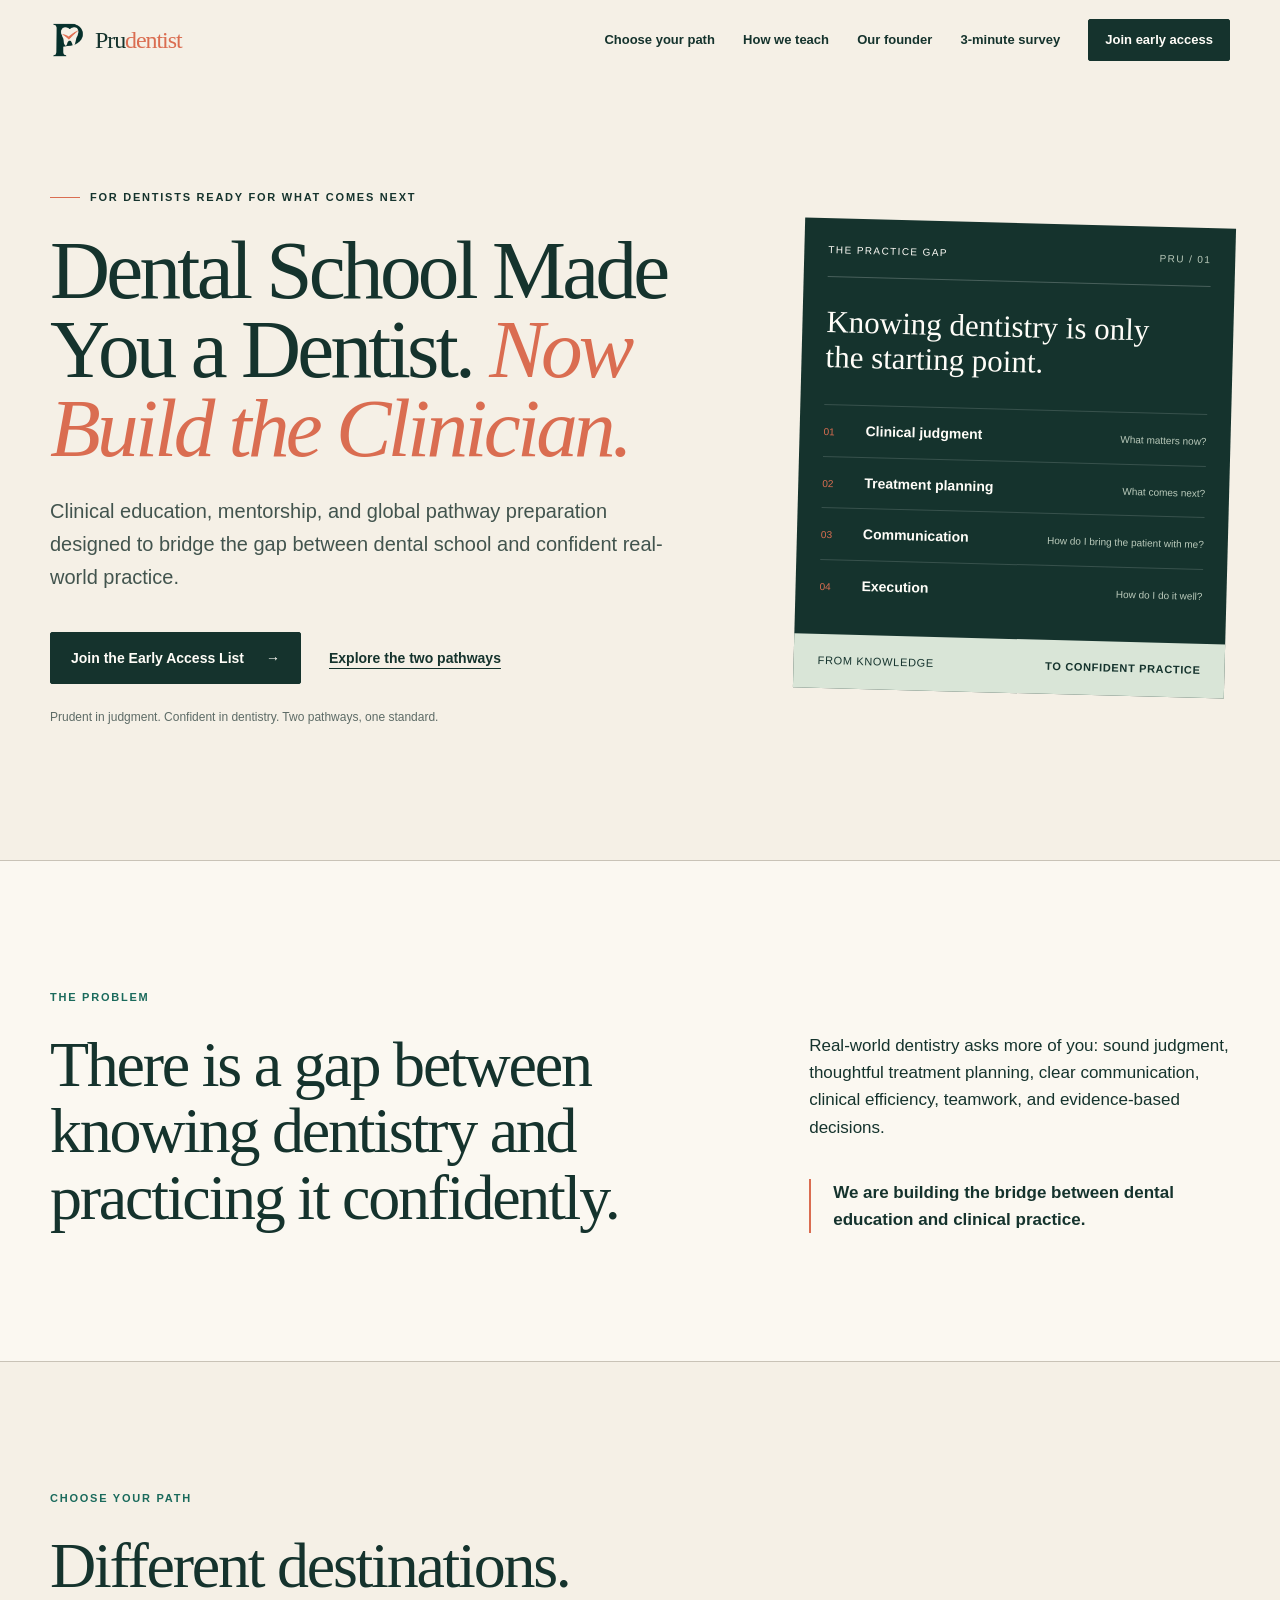
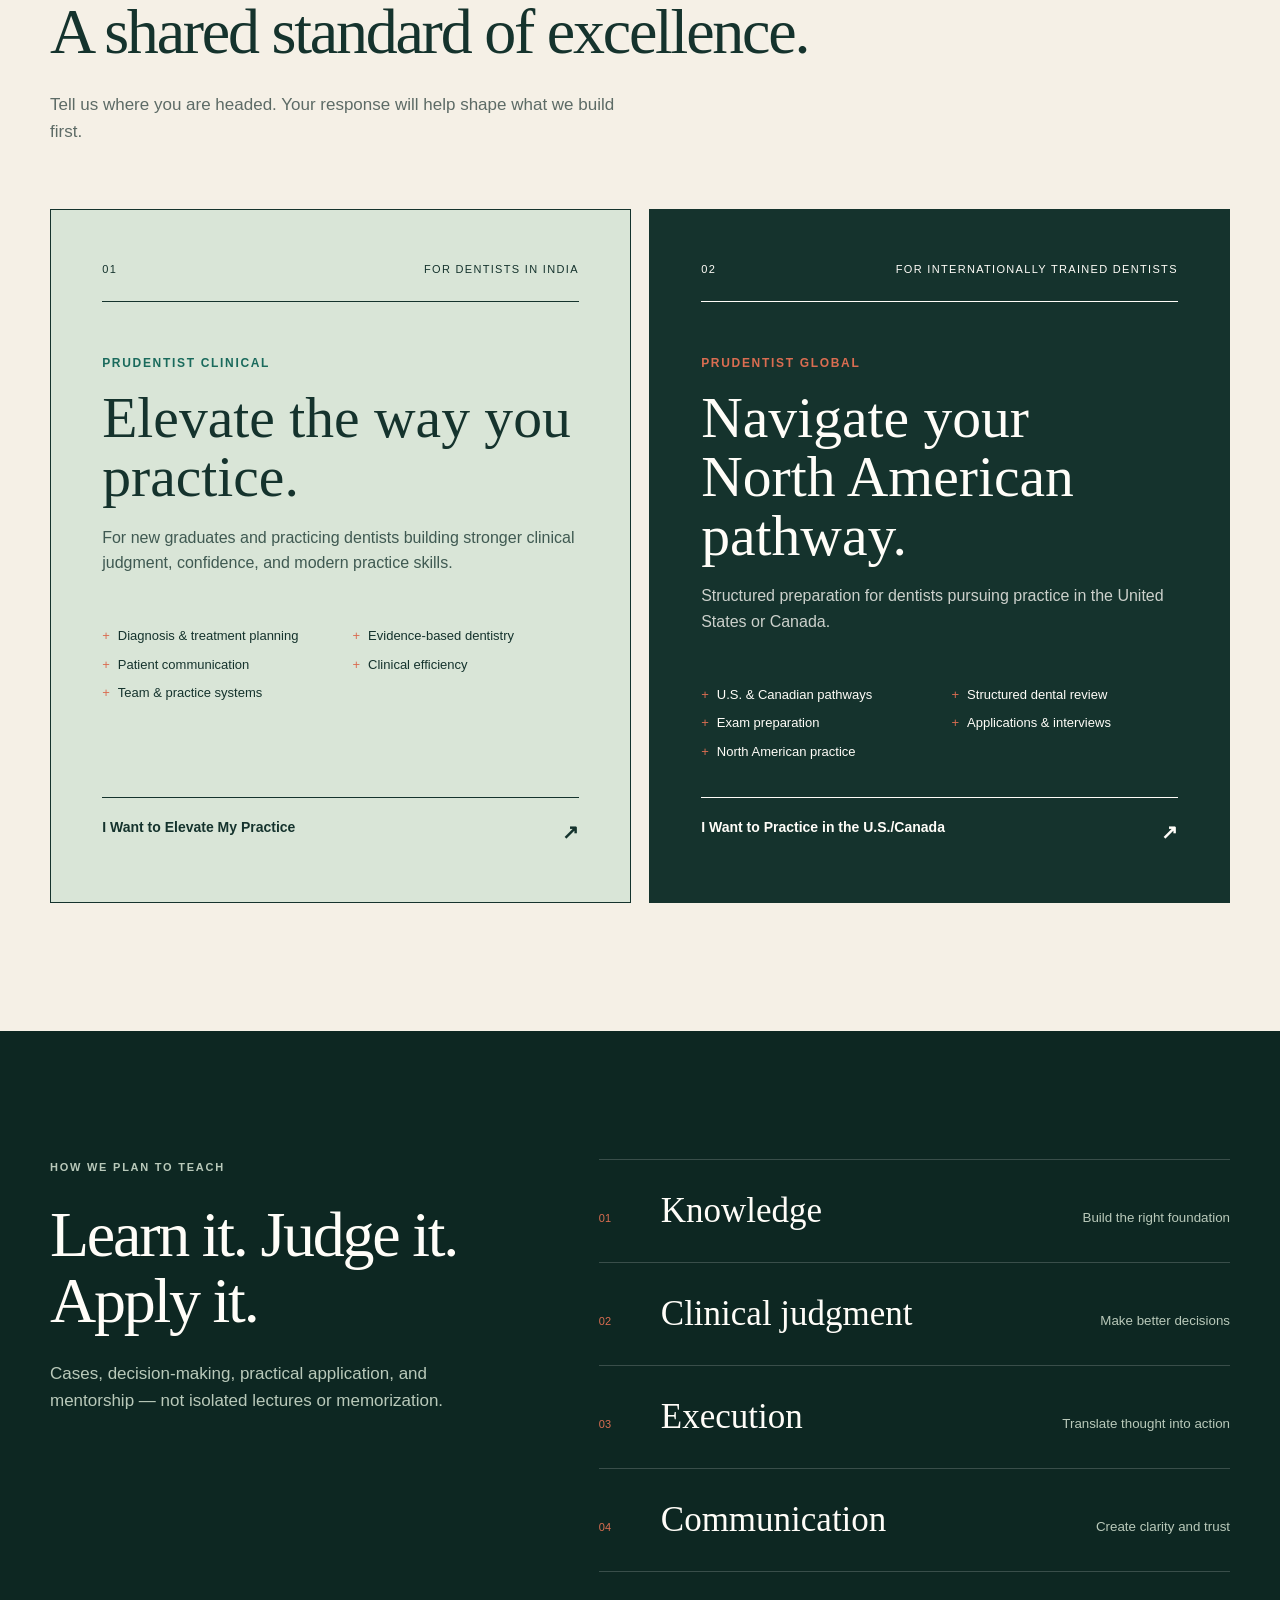
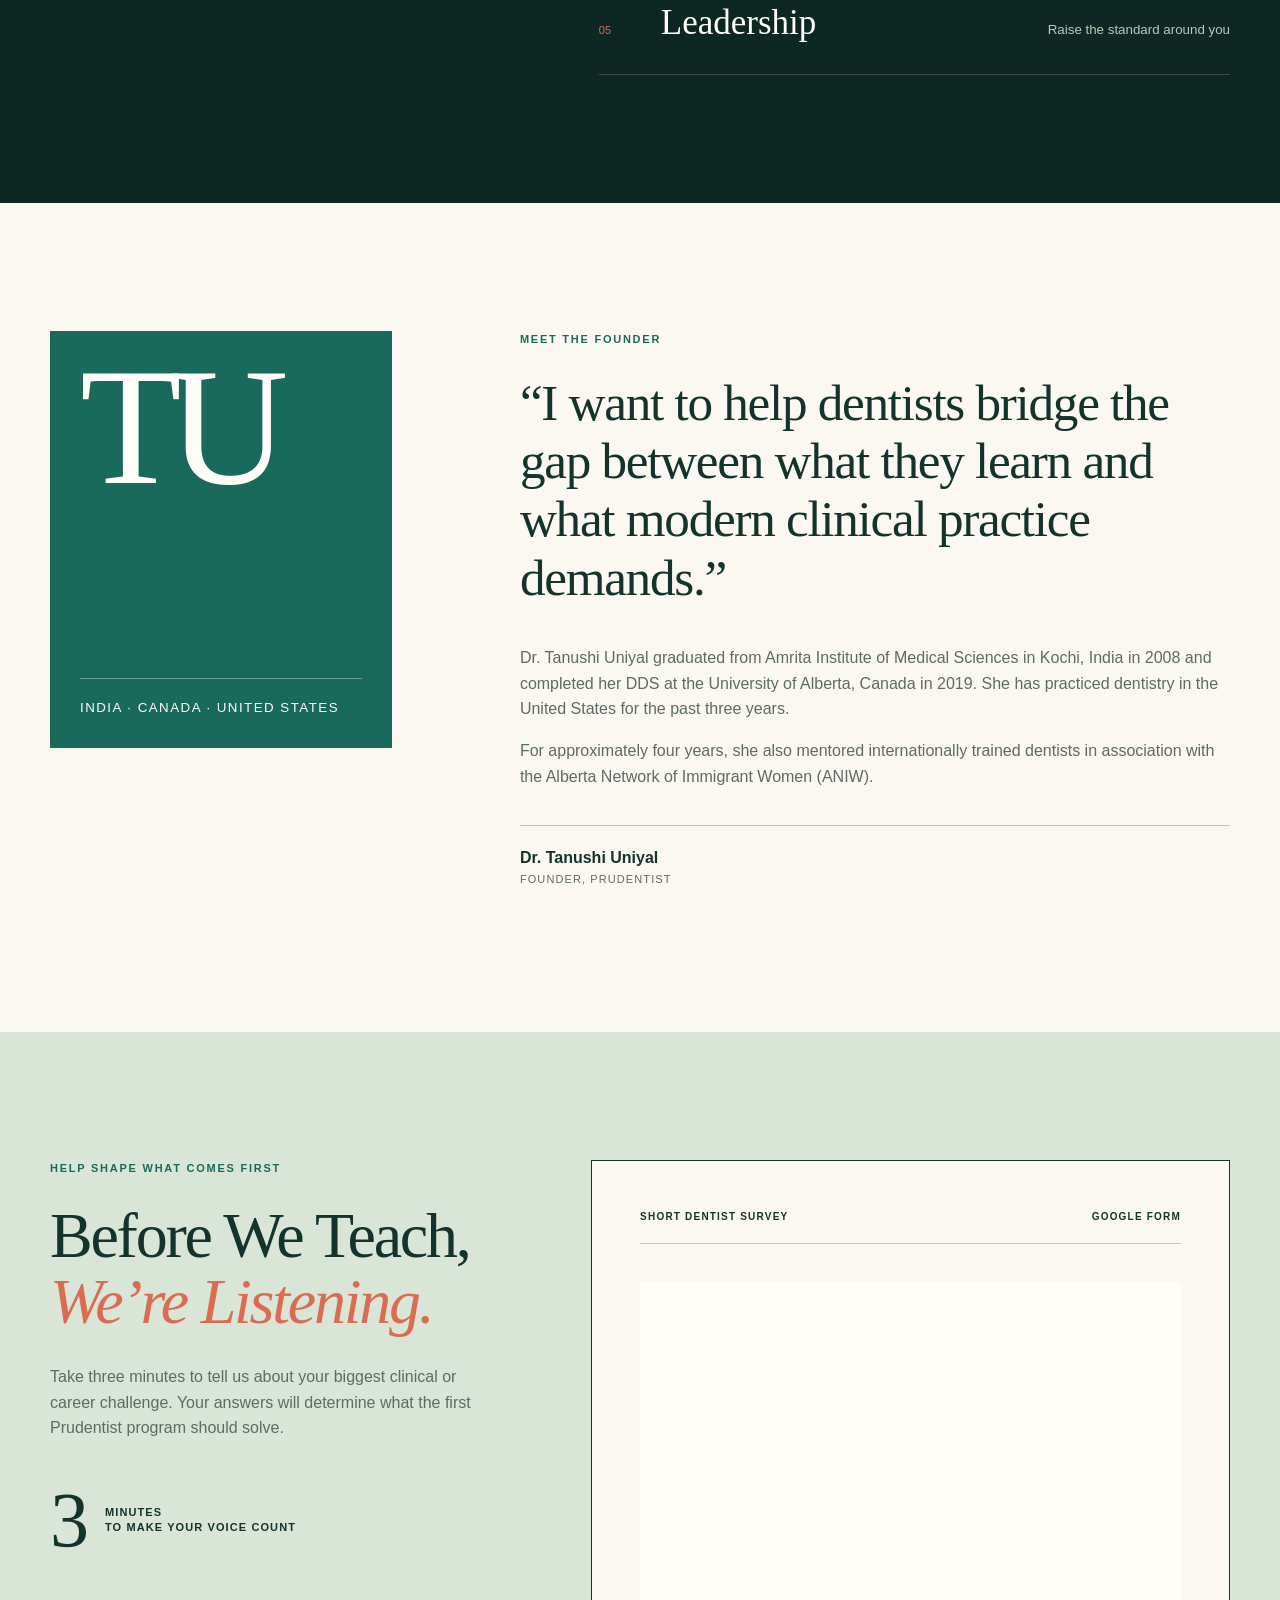
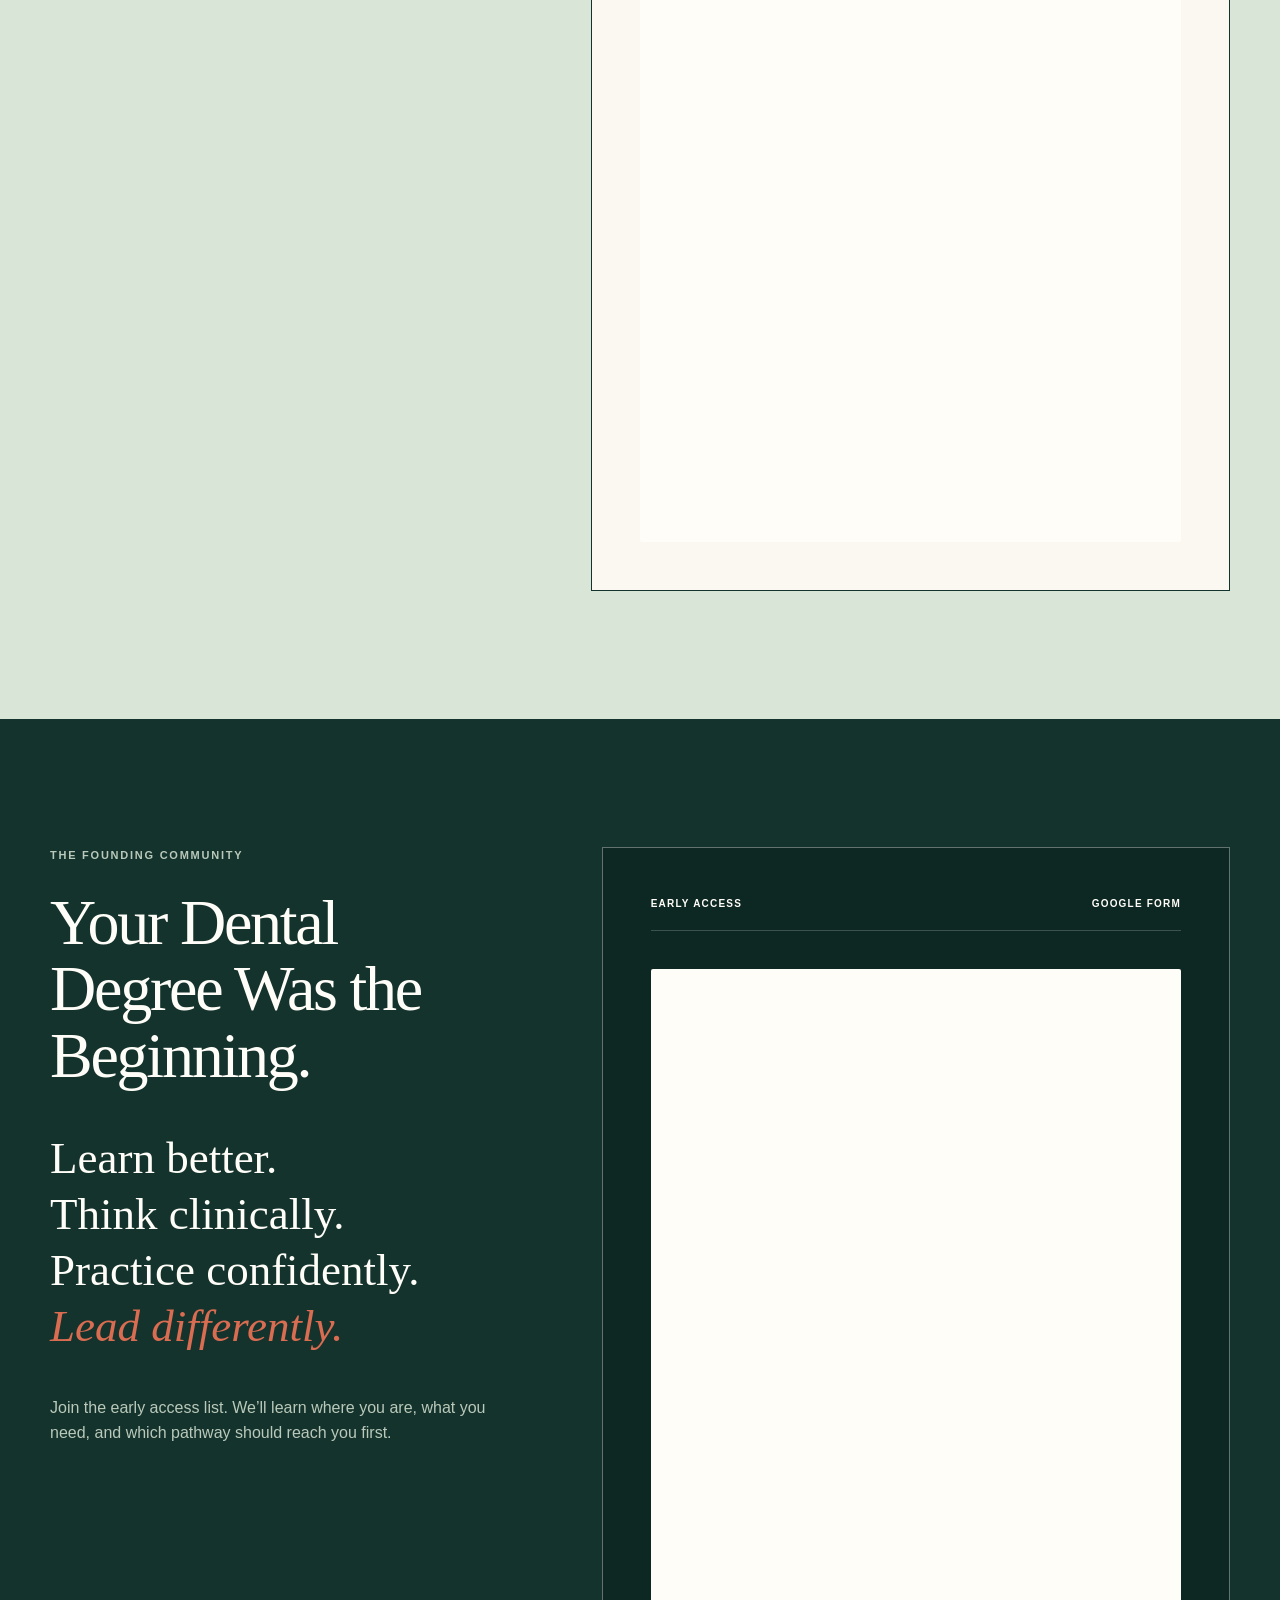
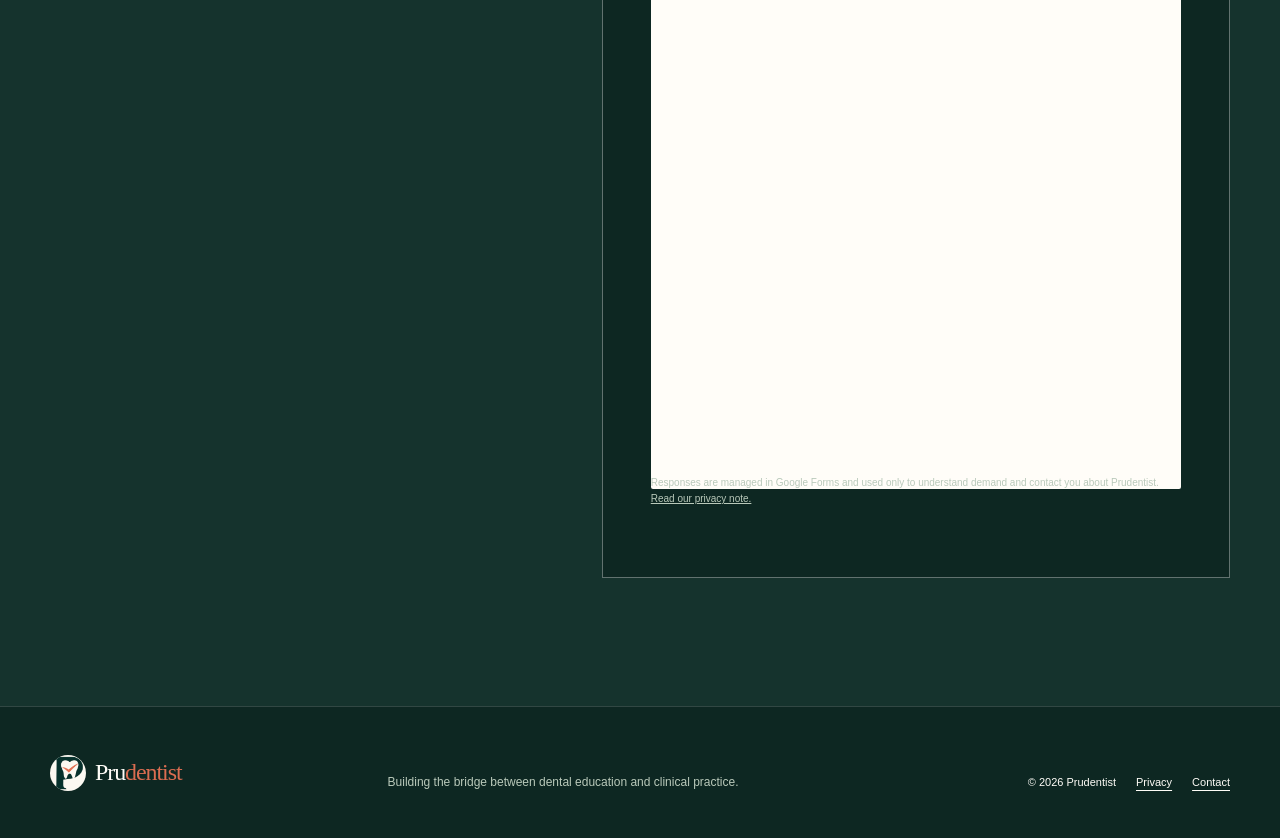
==== index.html @ f9dd21fc "feat: launch Prudentist static website" ====
<!doctype html>
<html lang="en">
<head>
  <meta charset="utf-8">
  <meta name="viewport" content="width=device-width, initial-scale=1">
  <meta name="description" content="Prudentist helps dentists turn knowledge into confident clinical judgment through practical education, mentorship, and global pathway preparation.">
  <meta name="robots" content="index, follow, max-image-preview:large">
  <meta name="theme-color" content="#12332d">
  <!-- SEARCH CONSOLE: Add Google's verification meta tag here only if you choose HTML-tag verification. -->
  <link rel="canonical" href="https://theprudentist-alt.github.io/prudentist/">
  <link rel="icon" type="image/png" sizes="64x64" href="static/images/favicon-64.png">
  <link rel="apple-touch-icon" href="static/images/prudentist-mark-256.png">
  <link rel="manifest" href="static/site.webmanifest">
  <meta property="og:site_name" content="Prudentist">
  <meta property="og:title" content="Prudentist — Build the Clinician">
  <meta property="og:description" content="Prudent in judgment. Confident in dentistry. Bridge the gap between dental school and real-world practice.">
  <meta property="og:type" content="website">
  <meta property="og:url" content="https://theprudentist-alt.github.io/prudentist/">
  <meta property="og:image" content="https://theprudentist-alt.github.io/prudentist/static/images/prudentist-mark.png">
  <meta property="og:image:alt" content="Prudentist logo: a P, tooth, and check mark combined">
  <meta name="twitter:card" content="summary">
  <meta name="twitter:title" content="Prudentist — Build the Clinician">
  <meta name="twitter:description" content="Prudent in judgment. Confident in dentistry.">
  <meta name="twitter:image" content="https://theprudentist-alt.github.io/prudentist/static/images/prudentist-mark-256.png">
  <title>Prudentist — Clinical Education &amp; Mentorship for Dentists</title>
  <script>document.documentElement.classList.add('js');</script>
  <link rel="stylesheet" href="static/styles.css">
  <script type="application/ld+json">
    {
      "@context": "https://schema.org",
      "@type": "EducationalOrganization",
      "name": "Prudentist",
      "url": "https://theprudentist-alt.github.io/prudentist/",
      "logo": "https://theprudentist-alt.github.io/prudentist/static/images/prudentist-mark-256.png",
      "description": "Practical clinical education, mentorship, and global pathway preparation for dentists.",
      "founder": {"@type": "Person", "name": "Dr. Tanushi Uniyal"},
      "areaServed": ["India", "United States", "Canada"]
    }
  </script>
  <!-- ANALYTICS SETUP: Replace G-XXXXXXXXXX with the GA4 Measurement ID. -->
  <!-- Google Forms are published and connected to private response spreadsheets. -->
  <script>
    window.PRUDENTIST_CONFIG = Object.freeze({
      gaMeasurementId: 'G-XXXXXXXXXX',
      surveyFormUrl: 'https://docs.google.com/forms/d/e/1FAIpQLSdm14lJ96o8486iN27uvQObMZdIqC3O42g9LBUlEasbaXY5Cg/viewform?embedded=true',
      waitlistFormUrl: 'https://docs.google.com/forms/d/e/1FAIpQLSdpBqSPaWA3IBHnWvRkgtCBtv1rXar6YIjiNhGqTXsr5Ntv7A/viewform?embedded=true',
      enableCoarseGeoLookup: false
    });
  </script>
  <script src="static/site.js" defer></script>
</head>
<body>
  <a class="skip-link" href="#main">Skip to content</a>

  <header class="site-header" data-header>
    <div class="shell nav-wrap">
      <a class="brand" href="#top" aria-label="Prudentist home">
        <img src="static/images/prudentist-mark-256.png" width="36" height="36" alt="">
        <span>Pru</span><strong>dentist</strong>
      </a>
      <button class="menu-toggle" type="button" aria-expanded="false" aria-controls="site-nav" data-menu-toggle>
        <span class="sr-only">Open navigation</span>
        <span></span><span></span>
      </button>
      <nav class="site-nav" id="site-nav" aria-label="Primary navigation" data-menu>
        <a href="#pathways">Choose your path</a>
        <a href="#approach">How we teach</a>
        <a href="#founder">Our founder</a>
        <a href="#survey">3-minute survey</a>
        <a class="button button-small" href="#early-access">Join early access</a>
      </nav>
    </div>
  </header>

  <main id="main">
    <section class="hero" id="top">
      <div class="shell hero-grid">
        <div class="hero-copy reveal">
          <p class="eyebrow"><span></span> For dentists ready for what comes next</p>
          <h1>Dental School Made You a Dentist. <em>Now Build the Clinician.</em></h1>
          <p class="hero-summary">Clinical education, mentorship, and global pathway preparation designed to bridge the gap between dental school and confident real-world practice.</p>
          <div class="hero-actions">
            <a class="button" href="#early-access">Join the Early Access List <span aria-hidden="true">→</span></a>
            <a class="text-link" href="#pathways">Explore the two pathways</a>
          </div>
          <p class="quiet-note">Prudent in judgment. Confident in dentistry. Two pathways, one standard.</p>
        </div>

        <aside class="practice-map reveal" aria-label="The skills between knowledge and confident practice">
          <div class="map-heading">
            <span class="map-kicker">The practice gap</span>
            <span class="map-mark">PRU / 01</span>
          </div>
          <p class="map-title">Knowing dentistry is only the starting point.</p>
          <ol class="skill-map">
            <li><span>01</span><strong>Clinical judgment</strong><small>What matters now?</small></li>
            <li><span>02</span><strong>Treatment planning</strong><small>What comes next?</small></li>
            <li><span>03</span><strong>Communication</strong><small>How do I bring the patient with me?</small></li>
            <li><span>04</span><strong>Execution</strong><small>How do I do it well?</small></li>
          </ol>
          <div class="map-outcome"><span>From knowledge</span><strong>to confident practice</strong></div>
        </aside>
      </div>
    </section>

    <section class="problem section-pad" aria-labelledby="problem-title">
      <div class="shell statement-grid">
        <div>
          <p class="section-label">The problem</p>
          <h2 id="problem-title">There is a gap between knowing dentistry and practicing it confidently.</h2>
        </div>
        <div class="statement-copy">
          <p>Real-world dentistry asks more of you: sound judgment, thoughtful treatment planning, clear communication, clinical efficiency, teamwork, and evidence-based decisions.</p>
          <p class="statement-line">We are building the bridge between dental education and clinical practice.</p>
        </div>
      </div>
    </section>

    <section class="pathways section-pad" id="pathways" aria-labelledby="paths-title">
      <div class="shell">
        <div class="section-intro">
          <p class="section-label">Choose your path</p>
          <h2 id="paths-title">Different destinations.<br>A shared standard of excellence.</h2>
          <p>Tell us where you are headed. Your response will help shape what we build first.</p>
        </div>

        <div class="pathway-grid">
          <article class="path-card path-india reveal">
            <div class="path-topline"><span>01</span><span>For dentists in India</span></div>
            <div>
              <p class="path-brand">Prudentist Clinical</p>
              <h3>Elevate the way you practice.</h3>
              <p>For new graduates and practicing dentists building stronger clinical judgment, confidence, and modern practice skills.</p>
            </div>
            <ul class="clean-list">
              <li>Diagnosis &amp; treatment planning</li>
              <li>Evidence-based dentistry</li>
              <li>Patient communication</li>
              <li>Clinical efficiency</li>
              <li>Team &amp; practice systems</li>
            </ul>
            <a class="card-cta" href="#early-access" data-pathway="india" data-event="pathway_india_click">I Want to Elevate My Practice <span aria-hidden="true">↗</span></a>
          </article>

          <article class="path-card path-global reveal">
            <div class="path-topline"><span>02</span><span>For internationally trained dentists</span></div>
            <div>
              <p class="path-brand">Prudentist Global</p>
              <h3>Navigate your North American pathway.</h3>
              <p>Structured preparation for dentists pursuing practice in the United States or Canada.</p>
            </div>
            <ul class="clean-list">
              <li>U.S. &amp; Canadian pathways</li>
              <li>Structured dental review</li>
              <li>Exam preparation</li>
              <li>Applications &amp; interviews</li>
              <li>North American practice</li>
            </ul>
            <a class="card-cta" href="#early-access" data-pathway="global" data-event="pathway_global_click">I Want to Practice in the U.S./Canada <span aria-hidden="true">↗</span></a>
          </article>
        </div>
      </div>
    </section>

    <section class="approach section-pad" id="approach" aria-labelledby="approach-title">
      <div class="shell approach-grid">
        <div class="section-intro">
          <p class="section-label light">How we plan to teach</p>
          <h2 id="approach-title">Learn it. Judge it. Apply it.</h2>
          <p>Cases, decision-making, practical application, and mentorship — not isolated lectures or memorization.</p>
        </div>
        <ol class="learning-chain">
          <li><span>01</span><strong>Knowledge</strong><small>Build the right foundation</small></li>
          <li><span>02</span><strong>Clinical judgment</strong><small>Make better decisions</small></li>
          <li><span>03</span><strong>Execution</strong><small>Translate thought into action</small></li>
          <li><span>04</span><strong>Communication</strong><small>Create clarity and trust</small></li>
          <li><span>05</span><strong>Leadership</strong><small>Raise the standard around you</small></li>
        </ol>
      </div>
    </section>

    <section class="founder section-pad" id="founder" aria-labelledby="founder-title">
      <div class="shell founder-grid">
        <div class="founder-index" aria-hidden="true">
          <span>TU</span>
          <small>India · Canada · United States</small>
        </div>
        <div class="founder-copy">
          <p class="section-label">Meet the founder</p>
          <blockquote id="founder-title">“I want to help dentists bridge the gap between what they learn and what modern clinical practice demands.”</blockquote>
          <p>Dr. Tanushi Uniyal graduated from Amrita Institute of Medical Sciences in Kochi, India in 2008 and completed her DDS at the University of Alberta, Canada in 2019. She has practiced dentistry in the United States for the past three years.</p>
          <p>For approximately four years, she also mentored internationally trained dentists in association with the Alberta Network of Immigrant Women (ANIW).</p>
          <p class="founder-signoff">Dr. Tanushi Uniyal <span>Founder, Prudentist</span></p>
        </div>
      </div>
    </section>

    <section class="survey section-pad" id="survey" aria-labelledby="survey-title">
      <div class="shell survey-grid">
        <div class="survey-copy">
          <p class="section-label">Help shape what comes first</p>
          <h2 id="survey-title">Before We Teach,<br><em>We’re Listening.</em></h2>
          <p>Take three minutes to tell us about your biggest clinical or career challenge. Your answers will determine what the first Prudentist program should solve.</p>
          <div class="survey-time"><strong>3</strong><span>minutes<br>to make your voice count</span></div>
        </div>

        <div class="form-panel form-embed" data-google-form="survey">
          <div class="form-heading"><span>Short dentist survey</span><span>Google Form</span></div>
          <!-- The iframe is created by site.js from PRUDENTIST_CONFIG.surveyFormUrl. -->
          <div class="form-placeholder" data-form-placeholder>
            <strong>Survey embed awaiting setup</strong>
            <p>Paste the Google Forms iframe <code>src</code> URL into <code>surveyFormUrl</code> near the top of this HTML file.</p>
          </div>
          <noscript><p>JavaScript is required for the embedded survey. Add a public Google Form link here as a fallback.</p></noscript>
        </div>
      </div>
    </section>

    <section class="early-access section-pad" id="early-access" aria-labelledby="access-title">
      <div class="shell access-grid">
        <div class="access-copy">
          <p class="section-label light">The founding community</p>
          <h2 id="access-title">Your Dental Degree Was the Beginning.</h2>
          <p class="access-manifesto">Learn better.<br>Think clinically.<br>Practice confidently.<br><em>Lead differently.</em></p>
          <p>Join the early access list. We’ll learn where you are, what you need, and which pathway should reach you first.</p>
        </div>

        <div class="form-panel form-panel-dark form-embed" data-google-form="waitlist">
          <div class="form-heading"><span>Early access</span><span>Google Form</span></div>
          <!-- The iframe is created by site.js from PRUDENTIST_CONFIG.waitlistFormUrl. -->
          <div class="form-placeholder" data-form-placeholder>
            <strong>Early-access embed awaiting setup</strong>
            <p>Paste the Google Forms iframe <code>src</code> URL into <code>waitlistFormUrl</code> near the top of this HTML file.</p>
          </div>
          <p class="privacy-note">Responses are managed in Google Forms and used only to understand demand and contact you about Prudentist. <a href="privacy.html">Read our privacy note.</a></p>
          <noscript><p>JavaScript is required for the embedded form. Add a public Google Form link here as a fallback.</p></noscript>
        </div>
      </div>
    </section>
  </main>

  <footer class="site-footer">
    <div class="shell footer-grid">
      <a class="brand brand-footer" href="#top"><img src="static/images/prudentist-mark-256.png" width="36" height="36" alt=""><span>Pru</span><strong>dentist</strong></a>
      <p>Building the bridge between dental education and clinical practice.</p>
      <div class="footer-meta"><span>© <span data-year></span> Prudentist</span><a href="privacy.html">Privacy</a><a href="mailto:hello@prudentist.in">Contact</a></div>
    </div>
  </footer>
</body>
</html>
---- static/styles.css ----
:root {
  --ink: #15332d;
  --ink-deep: #0d2722;
  --paper: #f5f0e6;
  --paper-light: #fbf8f1;
  --line: #c9c3b7;
  --sage: #b9c9ba;
  --mint: #d9e5d7;
  --teal: #1a6a5c;
  --coral: #da6d51;
  --white: #fffdf8;
  --text-muted: #5d6b66;
  --font-sans: Inter, ui-sans-serif, -apple-system, BlinkMacSystemFont, "Segoe UI", sans-serif;
  --font-serif: Iowan Old Style, Baskerville, "Times New Roman", serif;
  --shell: min(1180px, calc(100% - 40px));
  --radius: 6px;
  --section: clamp(80px, 10vw, 148px);
}

* { box-sizing: border-box; }
html { scroll-behavior: smooth; }
body {
  margin: 0;
  color: var(--ink);
  background: var(--paper);
  font-family: var(--font-sans);
  font-size: 16px;
  line-height: 1.6;
  -webkit-font-smoothing: antialiased;
}

button, input, select, textarea { font: inherit; }
a { color: inherit; }
img { max-width: 100%; }
h1, h2, h3, p { margin-top: 0; }
.shell { width: var(--shell); margin-inline: auto; }
.section-pad { padding-block: var(--section); }
.sr-only {
  position: absolute; width: 1px; height: 1px; padding: 0; margin: -1px;
  overflow: hidden; clip: rect(0, 0, 0, 0); white-space: nowrap; border: 0;
}
.skip-link {
  position: fixed; z-index: 100; top: 12px; left: 12px; padding: 10px 16px;
  background: var(--white); transform: translateY(-160%);
}
.skip-link:focus { transform: translateY(0); }

.site-header {
  position: fixed; z-index: 50; inset: 0 0 auto; border-bottom: 1px solid transparent;
  transition: background .25s ease, border-color .25s ease;
}
.site-header.scrolled {
  background: rgb(245 240 230 / 94%); border-color: rgb(21 51 45 / 14%);
  backdrop-filter: blur(14px);
}
.nav-wrap { height: 80px; display: flex; align-items: center; justify-content: space-between; }
.brand { display: inline-flex; align-items: center; text-decoration: none; letter-spacing: -.045em; font-size: 24px; }
.brand img { width: 36px; height: 36px; margin-right: 9px; object-fit: contain; }
.brand span { font-family: var(--font-serif); }
.brand strong { color: var(--coral); font-family: var(--font-serif); font-size: inherit; font-weight: 400; letter-spacing: inherit; }
.site-nav { display: flex; align-items: center; gap: clamp(18px, 2.2vw, 34px); }
.site-nav > a { font-size: 13px; font-weight: 600; text-decoration: none; }
.site-nav > a:not(.button) { position: relative; }
.site-nav > a:not(.button)::after {
  content: ""; position: absolute; inset: auto 0 -5px; height: 1px; background: currentColor;
  transform: scaleX(0); transform-origin: right; transition: transform .2s ease;
}
.site-nav > a:hover::after { transform: scaleX(1); transform-origin: left; }
.menu-toggle { display: none; width: 48px; height: 48px; border: 0; background: transparent; }
.menu-toggle > span:not(.sr-only) { display: block; width: 23px; height: 1px; margin: 6px auto; background: var(--ink); }

.button {
  display: inline-flex; min-height: 52px; align-items: center; justify-content: center; gap: 22px;
  padding: 13px 20px; border: 1px solid var(--ink); border-radius: 2px; color: var(--white);
  background: var(--ink); font-weight: 700; font-size: 14px; text-decoration: none; cursor: pointer;
  transition: transform .2s ease, color .2s ease, background .2s ease;
}
.button:hover { transform: translateY(-2px); background: var(--teal); border-color: var(--teal); }
.button-small { min-height: 42px; padding: 9px 16px; }
.button-full { width: 100%; }
.button-coral { color: var(--ink-deep); background: var(--coral); border-color: var(--coral); }
.button-coral:hover { color: var(--white); background: #c65c43; border-color: #c65c43; }
.text-link { font-size: 14px; font-weight: 700; text-underline-offset: 5px; }

.hero { min-height: 860px; padding: 146px 0 90px; display: grid; align-items: center; overflow: hidden; }
.hero-grid { display: grid; grid-template-columns: minmax(0, 1.08fr) minmax(390px, .72fr); gap: clamp(54px, 8vw, 120px); align-items: center; }
.eyebrow, .section-label {
  text-transform: uppercase; letter-spacing: .16em; font-size: 11px; font-weight: 700;
}
.eyebrow { display: flex; align-items: center; gap: 10px; margin-bottom: 25px; }
.eyebrow span { width: 30px; height: 1px; background: var(--coral); }
h1 {
  max-width: 780px; margin-bottom: 27px; font-family: var(--font-serif); font-weight: 400;
  font-size: clamp(58px, 6.5vw, 96px); line-height: .95; letter-spacing: -.045em;
}
h1 em, h2 em { color: var(--coral); font-weight: 400; }
.hero-summary { max-width: 630px; color: #42544e; font-size: clamp(17px, 2vw, 20px); line-height: 1.65; }
.hero-actions { margin-top: 38px; display: flex; align-items: center; gap: 28px; }
.quiet-note { margin: 24px 0 0; color: var(--text-muted); font-size: 12px; }

.practice-map { padding: 24px; color: var(--white); background: var(--ink); transform: rotate(1.5deg); }
.map-heading, .path-topline, .form-heading { display: flex; justify-content: space-between; gap: 20px; }
.map-heading { padding-bottom: 18px; border-bottom: 1px solid rgb(255 255 255 / 22%); font-size: 10px; text-transform: uppercase; letter-spacing: .14em; }
.map-mark { color: var(--sage); }
.map-title { margin: 28px 0 30px; max-width: 360px; font-family: var(--font-serif); font-size: 31px; line-height: 1.12; }
.skill-map { margin: 0; padding: 0; list-style: none; }
.skill-map li { display: grid; grid-template-columns: 32px 1fr auto; gap: 10px; align-items: baseline; padding: 14px 0; border-top: 1px solid rgb(255 255 255 / 15%); }
.skill-map li > span { color: var(--coral); font-size: 10px; }
.skill-map strong { font-size: 14px; }
.skill-map small { color: var(--sage); font-size: 10px; text-align: right; }
.map-outcome { margin: 24px -24px -24px; padding: 18px 24px; display: flex; justify-content: space-between; background: var(--mint); color: var(--ink); font-size: 11px; text-transform: uppercase; letter-spacing: .06em; }

.problem { background: var(--paper-light); border-block: 1px solid var(--line); }
.statement-grid { display: grid; grid-template-columns: 1.2fr .8fr; gap: clamp(50px, 10vw, 150px); }
.section-label { margin-bottom: 25px; color: var(--teal); }
.section-label.light { color: var(--sage); }
h2 { margin-bottom: 0; font-family: var(--font-serif); font-size: clamp(43px, 5vw, 70px); font-weight: 400; line-height: 1.04; letter-spacing: -.035em; }
.statement-copy { padding-top: 43px; font-size: 17px; }
.statement-line { margin: 38px 0 0; padding-left: 22px; border-left: 2px solid var(--coral); font-weight: 700; }

.section-intro { max-width: 760px; margin-bottom: 64px; }
.section-intro > p:last-child { max-width: 570px; margin: 25px 0 0; color: var(--text-muted); font-size: 17px; }
.pathway-grid { display: grid; grid-template-columns: repeat(2, 1fr); gap: 18px; }
.path-card { min-height: 670px; padding: clamp(28px, 4vw, 52px); display: flex; flex-direction: column; border: 1px solid var(--ink); }
.path-india { background: var(--mint); }
.path-global { color: var(--white); background: var(--ink); }
.path-topline { padding-bottom: 22px; border-bottom: 1px solid currentColor; font-size: 11px; text-transform: uppercase; letter-spacing: .12em; }
.path-card > div:nth-child(2) { margin-top: 52px; }
.path-brand { margin-bottom: 16px; color: var(--teal); font-size: 12px; font-weight: 700; letter-spacing: .14em; text-transform: uppercase; }
.path-global .path-brand { color: var(--coral); }
.path-brand small { font-size: 9px; opacity: .75; }
.path-card h3 { max-width: 470px; margin-bottom: 18px; font-family: var(--font-serif); font-size: clamp(39px, 4.5vw, 58px); font-weight: 400; line-height: 1.02; }
.path-card > div > p:last-child { max-width: 520px; opacity: .78; }
.clean-list { margin: 34px 0; padding: 0; display: grid; grid-template-columns: 1fr 1fr; gap: 8px 24px; list-style: none; font-size: 13px; }
.clean-list li::before { content: "+"; margin-right: 8px; color: var(--coral); }
.card-cta { margin-top: auto; padding: 18px 0 3px; display: flex; justify-content: space-between; border-top: 1px solid currentColor; font-size: 14px; font-weight: 700; text-decoration: none; }
.card-cta span { font-size: 20px; transition: transform .2s ease; }
.card-cta:hover span { transform: translate(4px, -4px); }

.approach { color: var(--white); background: var(--ink-deep); }
.approach-grid { display: grid; grid-template-columns: .8fr 1.2fr; gap: clamp(60px, 10vw, 150px); }
.approach .section-intro { margin: 0; }
.approach .section-intro > p:last-child { color: var(--sage); }
.learning-chain { margin: 0; padding: 0; list-style: none; }
.learning-chain li { display: grid; grid-template-columns: 42px 1fr auto; gap: 20px; align-items: baseline; padding: 23px 0; border-top: 1px solid rgb(255 255 255 / 18%); }
.learning-chain li:last-child { border-bottom: 1px solid rgb(255 255 255 / 18%); }
.learning-chain span { color: var(--coral); font-size: 11px; }
.learning-chain strong { font-family: var(--font-serif); font-size: clamp(25px, 3vw, 35px); font-weight: 400; }
.learning-chain small { color: var(--sage); text-align: right; }

.founder { background: var(--paper-light); }
.founder-grid { display: grid; grid-template-columns: .65fr 1.35fr; gap: clamp(60px, 10vw, 150px); align-items: start; }
.founder-index { aspect-ratio: .82; padding: 30px; display: flex; flex-direction: column; justify-content: space-between; color: var(--white); background: var(--teal); }
.founder-index > span { font-family: var(--font-serif); font-size: clamp(90px, 13vw, 180px); line-height: .8; letter-spacing: -.08em; }
.founder-index small { padding-top: 18px; border-top: 1px solid rgb(255 255 255 / 35%); text-transform: uppercase; letter-spacing: .11em; }
.founder-copy blockquote { margin: 0 0 38px; font-family: var(--font-serif); font-size: clamp(35px, 4vw, 56px); line-height: 1.14; letter-spacing: -.025em; }
.founder-copy > p:not(.section-label):not(.founder-signoff) { max-width: 720px; color: var(--text-muted); }
.founder-signoff { margin-top: 36px; padding-top: 19px; border-top: 1px solid var(--line); font-weight: 700; }
.founder-signoff span { display: block; color: var(--text-muted); font-size: 11px; font-weight: 500; text-transform: uppercase; letter-spacing: .1em; }

.survey { background: var(--mint); }
.survey-grid { display: grid; grid-template-columns: .8fr 1.2fr; gap: clamp(55px, 9vw, 130px); align-items: start; }
.survey-copy { position: sticky; top: 130px; }
.survey-copy > p:nth-of-type(2) { max-width: 500px; margin-top: 28px; color: var(--text-muted); }
.survey-time { margin-top: 48px; display: flex; align-items: center; gap: 16px; }
.survey-time strong { font-family: var(--font-serif); font-size: 78px; font-weight: 400; line-height: .8; }
.survey-time span { font-size: 11px; font-weight: 700; line-height: 1.35; text-transform: uppercase; letter-spacing: .1em; }
.form-panel { padding: clamp(25px, 4vw, 48px); border: 1px solid var(--ink); background: var(--paper-light); }
.form-heading { margin-bottom: 38px; padding-bottom: 18px; border-bottom: 1px solid var(--line); font-size: 10px; font-weight: 700; text-transform: uppercase; letter-spacing: .12em; }
.field { margin-bottom: 24px; }
.field label, .field legend { display: block; margin-bottom: 8px; font-size: 12px; font-weight: 700; }
.field label span { color: var(--text-muted); font-weight: 400; }
.field input, .field select, .field textarea {
  width: 100%; min-height: 50px; padding: 12px 2px; border: 0; border-bottom: 1px solid #8e9b95;
  border-radius: 0; outline: 0; color: var(--ink); background: transparent;
}
.field textarea { resize: vertical; }
.field input::placeholder, .field textarea::placeholder { color: #7e8a84; }
.field input:focus, .field select:focus, .field textarea:focus { border-bottom-width: 2px; border-color: var(--teal); }
.field [aria-invalid="true"] { border-color: #b43d2b; }
.field-row { display: grid; grid-template-columns: 1fr 1fr; gap: 26px; }
.field-row .field { min-width: 0; }
.field-year { max-width: 190px; }
.field-hint, .privacy-note { margin: -14px 0 22px; color: var(--text-muted); font-size: 10px; }
.radio-field { padding: 0; border: 0; }
.radio-field label { display: inline-flex; align-items: center; margin-right: 18px; cursor: pointer; }
.radio-field input { width: 18px; min-height: 18px; margin: 0 7px 0 0; accent-color: var(--teal); }
.honeypot { position: absolute !important; left: -10000px !important; }
.form-status { min-height: 24px; margin: 13px 0 0; font-size: 12px; font-weight: 700; }
.form-status.error { color: #9c2e20; }
.form-status.success { color: var(--teal); }
.form-panel.is-complete > *:not(.form-status) { display: none; }
.form-panel.is-complete .form-status { min-height: 220px; display: grid; place-items: center; font-family: var(--font-serif); font-size: 34px; line-height: 1.2; text-align: center; }

.early-access { color: var(--white); background: var(--ink); }
.access-grid { display: grid; grid-template-columns: .82fr 1.18fr; gap: clamp(60px, 9vw, 130px); align-items: start; }
.access-copy { position: sticky; top: 130px; }
.access-copy > p:last-child { max-width: 500px; color: var(--sage); }
.access-manifesto { margin: 40px 0; font-family: var(--font-serif); font-size: clamp(30px, 4vw, 45px); line-height: 1.25; }
.access-manifesto em { color: var(--coral); }
.form-panel-dark { color: var(--white); border-color: rgb(255 255 255 / 35%); background: var(--ink-deep); }
.form-panel-dark .form-heading { border-color: rgb(255 255 255 / 20%); }
.form-panel-dark .field input, .form-panel-dark .field select, .form-panel-dark .field textarea { color: var(--white); border-color: #73857e; }
.form-panel-dark .field select option { color: var(--ink); }
.form-panel-dark .field input::placeholder, .form-panel-dark .field textarea::placeholder { color: #8fa098; }
.form-panel-dark .field-hint, .form-panel-dark .privacy-note { color: var(--sage); }
.form-panel-dark .form-status.success { color: var(--sage); }

.form-embed { overflow: hidden; }
.google-form-frame {
  display: block; width: 100%; height: 860px; border: 0; border-radius: 2px;
  color-scheme: light; background: var(--white);
}
[data-google-form="waitlist"] .google-form-frame { height: 1120px; }
.form-placeholder {
  min-height: 360px; padding: 42px; display: grid; place-content: center; gap: 12px;
  border: 1px dashed var(--line); text-align: center; background: rgb(255 255 255 / 35%);
}
.form-placeholder strong { font-family: var(--font-serif); font-size: 28px; font-weight: 400; }
.form-placeholder p { max-width: 480px; margin: 0; color: var(--text-muted); }
.form-placeholder code { padding: 2px 5px; background: rgb(21 51 45 / 8%); overflow-wrap: anywhere; }
.form-panel-dark .form-placeholder { border-color: rgb(255 255 255 / 30%); background: rgb(255 255 255 / 4%); }
.form-panel-dark .form-placeholder p { color: var(--sage); }
.form-panel-dark .form-placeholder code { background: rgb(255 255 255 / 10%); }

.consent-banner {
  position: fixed; z-index: 100; right: 18px; bottom: 18px; width: min(540px, calc(100% - 36px));
  padding: 18px; display: flex; align-items: center; justify-content: space-between; gap: 22px;
  color: var(--white); background: var(--ink-deep); border: 1px solid rgb(255 255 255 / 25%);
  box-shadow: 0 14px 50px rgb(0 0 0 / 25%);
}
.consent-banner p { margin: 0; font-size: 12px; }
.consent-banner p a { color: var(--sage); text-underline-offset: 3px; }
.consent-banner > div { flex: 0 0 auto; display: flex; align-items: center; gap: 12px; }
.consent-decline { padding: 8px 3px; border: 0; color: var(--sage); background: transparent; cursor: pointer; text-decoration: underline; text-underline-offset: 4px; }

.site-footer { padding: 46px 0; color: var(--white); background: var(--ink-deep); border-top: 1px solid rgb(255 255 255 / 15%); }
.footer-grid { display: grid; grid-template-columns: .5fr 1fr auto; gap: 35px; align-items: end; }
.brand-footer { color: var(--white); }
.brand-footer img { border-radius: 50%; background: var(--paper-light); }
.footer-grid > p { max-width: 360px; margin: 0; color: var(--sage); font-size: 12px; }
.footer-meta { display: flex; gap: 20px; font-size: 11px; }
.footer-meta a { text-underline-offset: 4px; }

.legal-page { min-height: calc(100vh - 126px); padding: 140px 0 90px; background: var(--paper-light); }
.legal-shell { width: min(760px, calc(100% - 40px)); margin-inline: auto; }
.legal-shell h1 { margin-bottom: 22px; font-size: clamp(48px, 7vw, 76px); }
.legal-shell h2 { margin: 46px 0 14px; font-size: clamp(28px, 4vw, 38px); }
.legal-shell p, .legal-shell li { color: var(--text-muted); }
.legal-shell a { color: var(--teal); text-underline-offset: 4px; }
.legal-updated { padding-bottom: 22px; border-bottom: 1px solid var(--line); font-size: 12px; }

.reveal { opacity: 1; transform: translateY(0); }
.practice-map.reveal { transform: rotate(1.5deg); }

:focus-visible { outline: 3px solid var(--coral); outline-offset: 4px; }

@media (max-width: 1024px) {
  .site-nav { gap: 18px; }
  .site-nav > a { font-size: 12px; }
  .hero { min-height: auto; }
  .hero-grid { grid-template-columns: 1fr .78fr; gap: 45px; }
  .skill-map li { grid-template-columns: 28px 1fr; }
  .skill-map small { display: none; }
  .clean-list { grid-template-columns: 1fr; }
  .path-card { min-height: 710px; }
}

@media (max-width: 820px) {
  :root { --shell: min(100% - 32px, 680px); }
  .menu-toggle { display: block; }
  .site-nav {
    position: fixed; inset: 80px 0 auto; padding: 30px 24px 40px; display: grid; gap: 8px;
    background: var(--paper-light); border-bottom: 1px solid var(--line); transform: none;
    transition: transform .25s ease;
  }
  .js .site-nav { transform: translateY(-130%); }
  .js .site-nav.open { transform: translateY(0); }
  body.menu-open { overflow: hidden; }
  .site-nav > a { padding: 10px; font-size: 16px; }
  .site-nav .button { margin-top: 8px; }
  .hero { padding-top: 125px; }
  .hero-grid, .statement-grid, .approach-grid, .founder-grid, .survey-grid, .access-grid { grid-template-columns: 1fr; }
  .hero-grid { gap: 65px; }
  .practice-map { width: min(92%, 500px); justify-self: center; }
  .statement-copy { padding-top: 0; }
  .path-card { min-height: 650px; }
  .approach-grid, .founder-grid, .survey-grid, .access-grid { gap: 60px; }
  .founder-index { max-width: 450px; aspect-ratio: 1.1; }
  .survey-copy, .access-copy { position: static; }
  .footer-grid { grid-template-columns: 1fr; align-items: start; }
}

@media (max-width: 660px) {
  :root { --shell: calc(100% - 28px); --section: 78px; }
  .nav-wrap { height: 70px; }
  .site-nav { top: 70px; }
  .hero { padding: 118px 0 76px; }
  h1 { font-size: clamp(50px, 15.5vw, 70px); }
  h2 { font-size: clamp(39px, 11.5vw, 52px); }
  .hero-actions { align-items: stretch; flex-direction: column; gap: 18px; }
  .text-link { align-self: flex-start; }
  .practice-map { width: calc(100% - 12px); padding: 20px; }
  .map-outcome { margin: 24px -20px -20px; padding: 17px 20px; }
  .pathway-grid { grid-template-columns: 1fr; }
  .path-card { min-height: auto; padding: 28px 24px; }
  .path-card > div:nth-child(2) { margin-top: 38px; }
  .clean-list { margin-bottom: 50px; }
  .learning-chain li { grid-template-columns: 32px 1fr; gap: 12px; }
  .learning-chain small { grid-column: 2; text-align: left; }
  .founder-index { max-width: none; }
  .form-panel { margin-inline: -2px; padding: 25px 20px; }
  .google-form-frame { height: 940px; }
  [data-google-form="waitlist"] .google-form-frame { height: 1220px; }
  .form-placeholder { min-height: 300px; padding: 26px 18px; }
  .consent-banner { align-items: stretch; flex-direction: column; }
  .consent-banner > div { justify-content: space-between; }
  .field-row { grid-template-columns: 1fr; gap: 0; }
  .field-year { max-width: none; }
  .radio-field label { min-height: 44px; margin-right: 14px; }
  .footer-meta { justify-content: space-between; }
}

@media (prefers-reduced-motion: reduce) {
  html { scroll-behavior: auto; }
  *, *::before, *::after { animation-duration: .01ms !important; transition-duration: .01ms !important; }
  .practice-map.reveal { transform: none; }
}
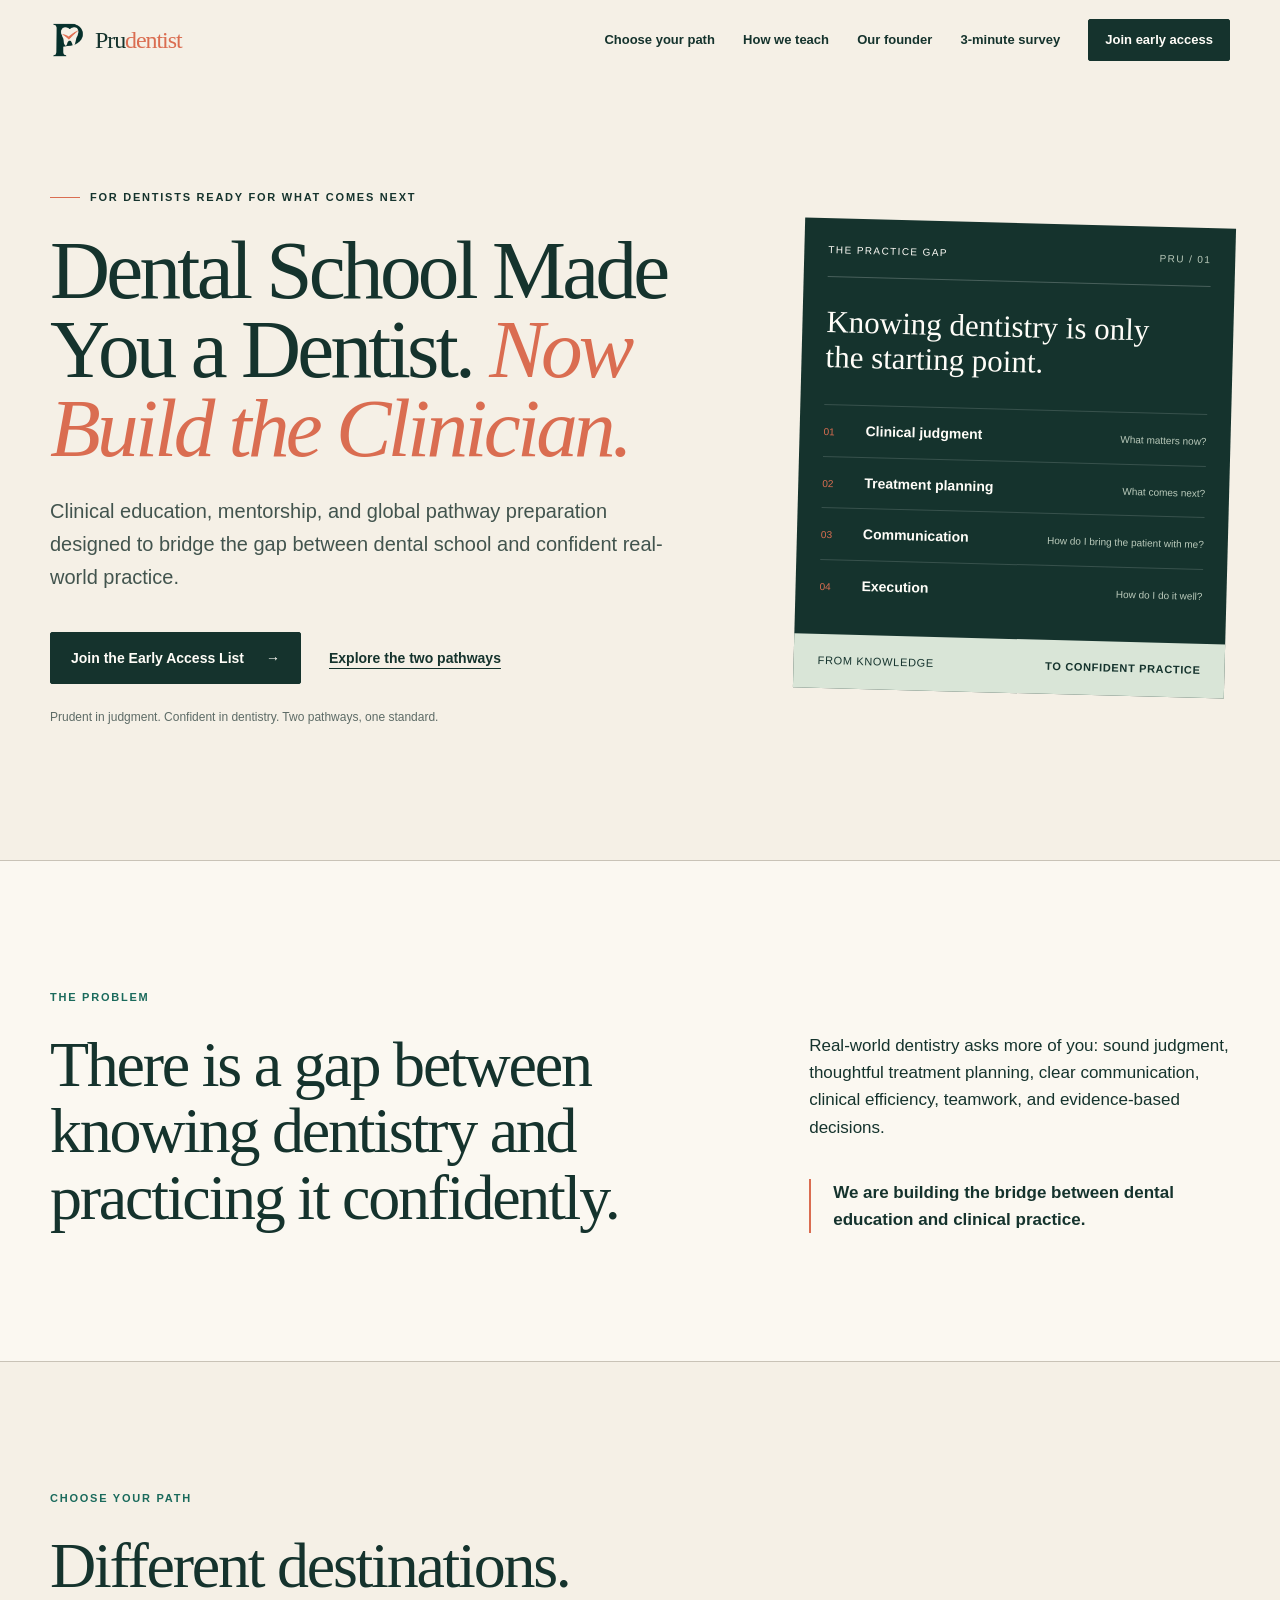
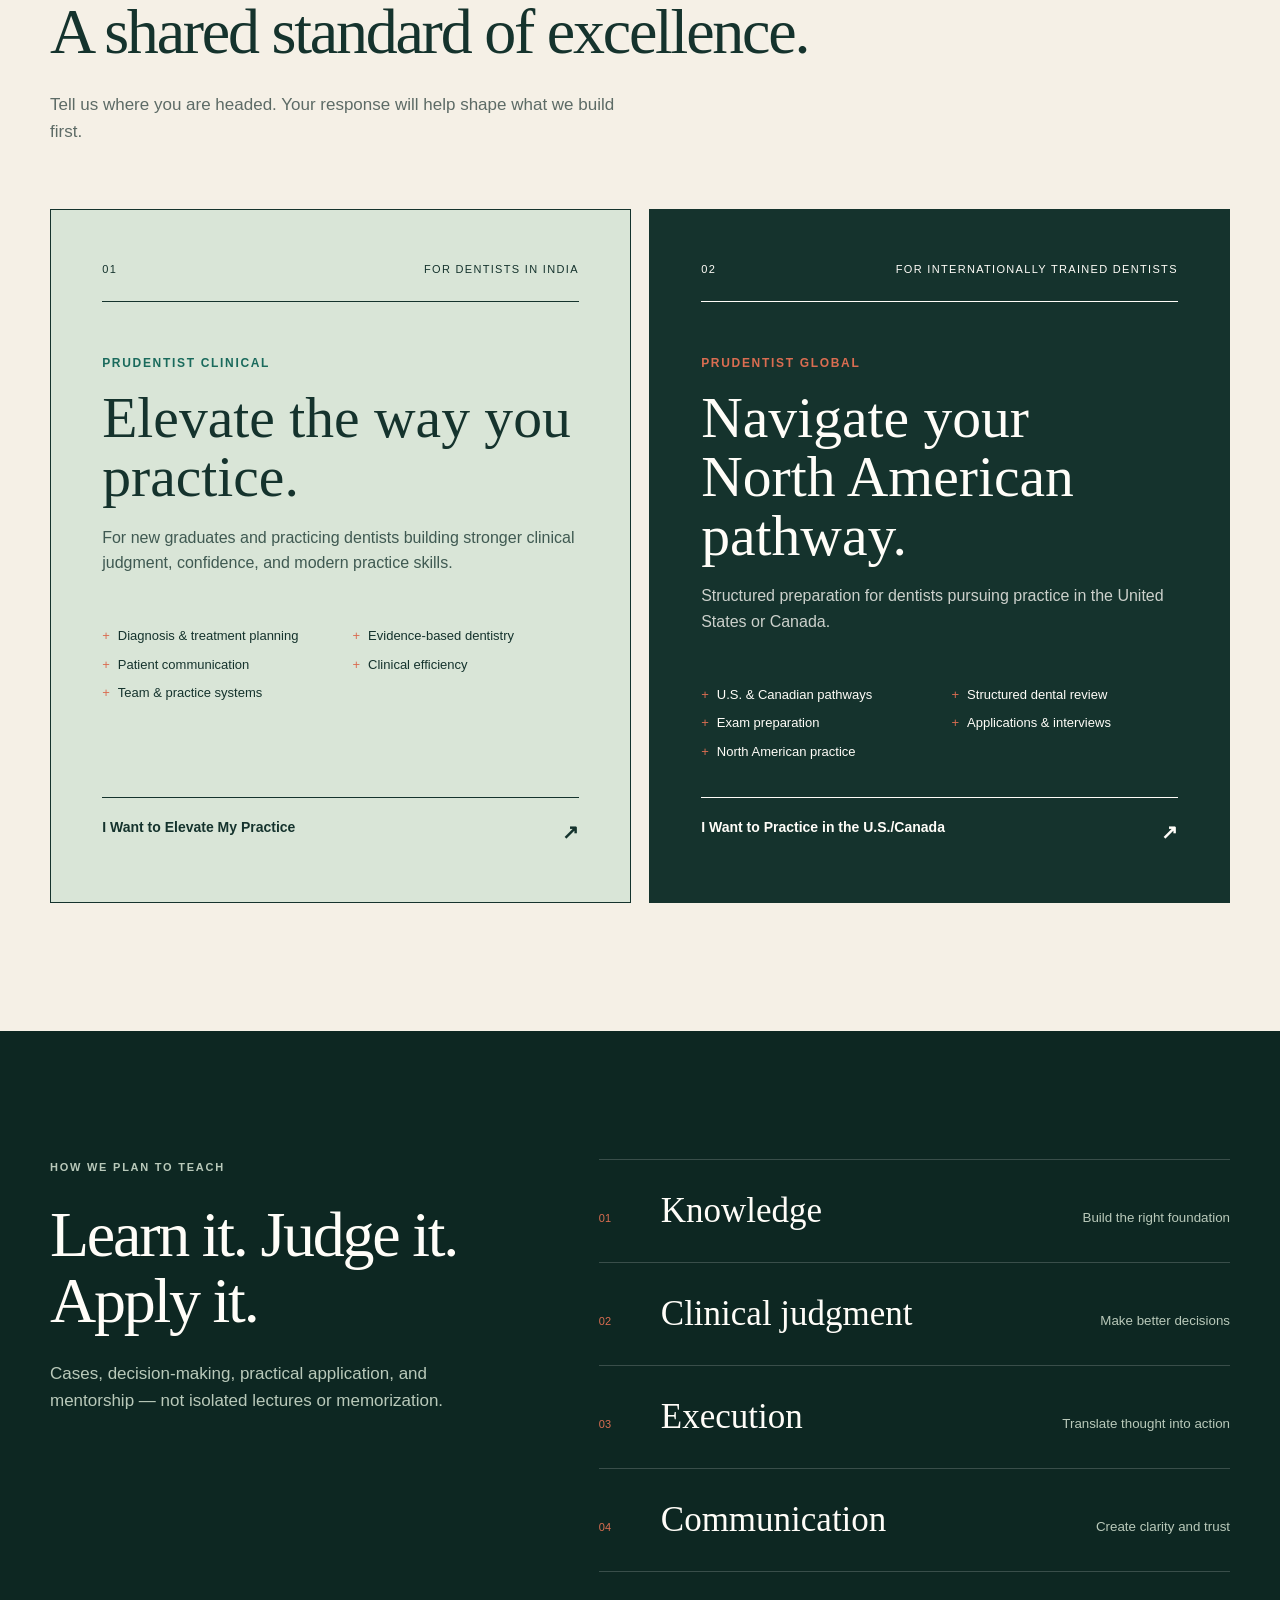
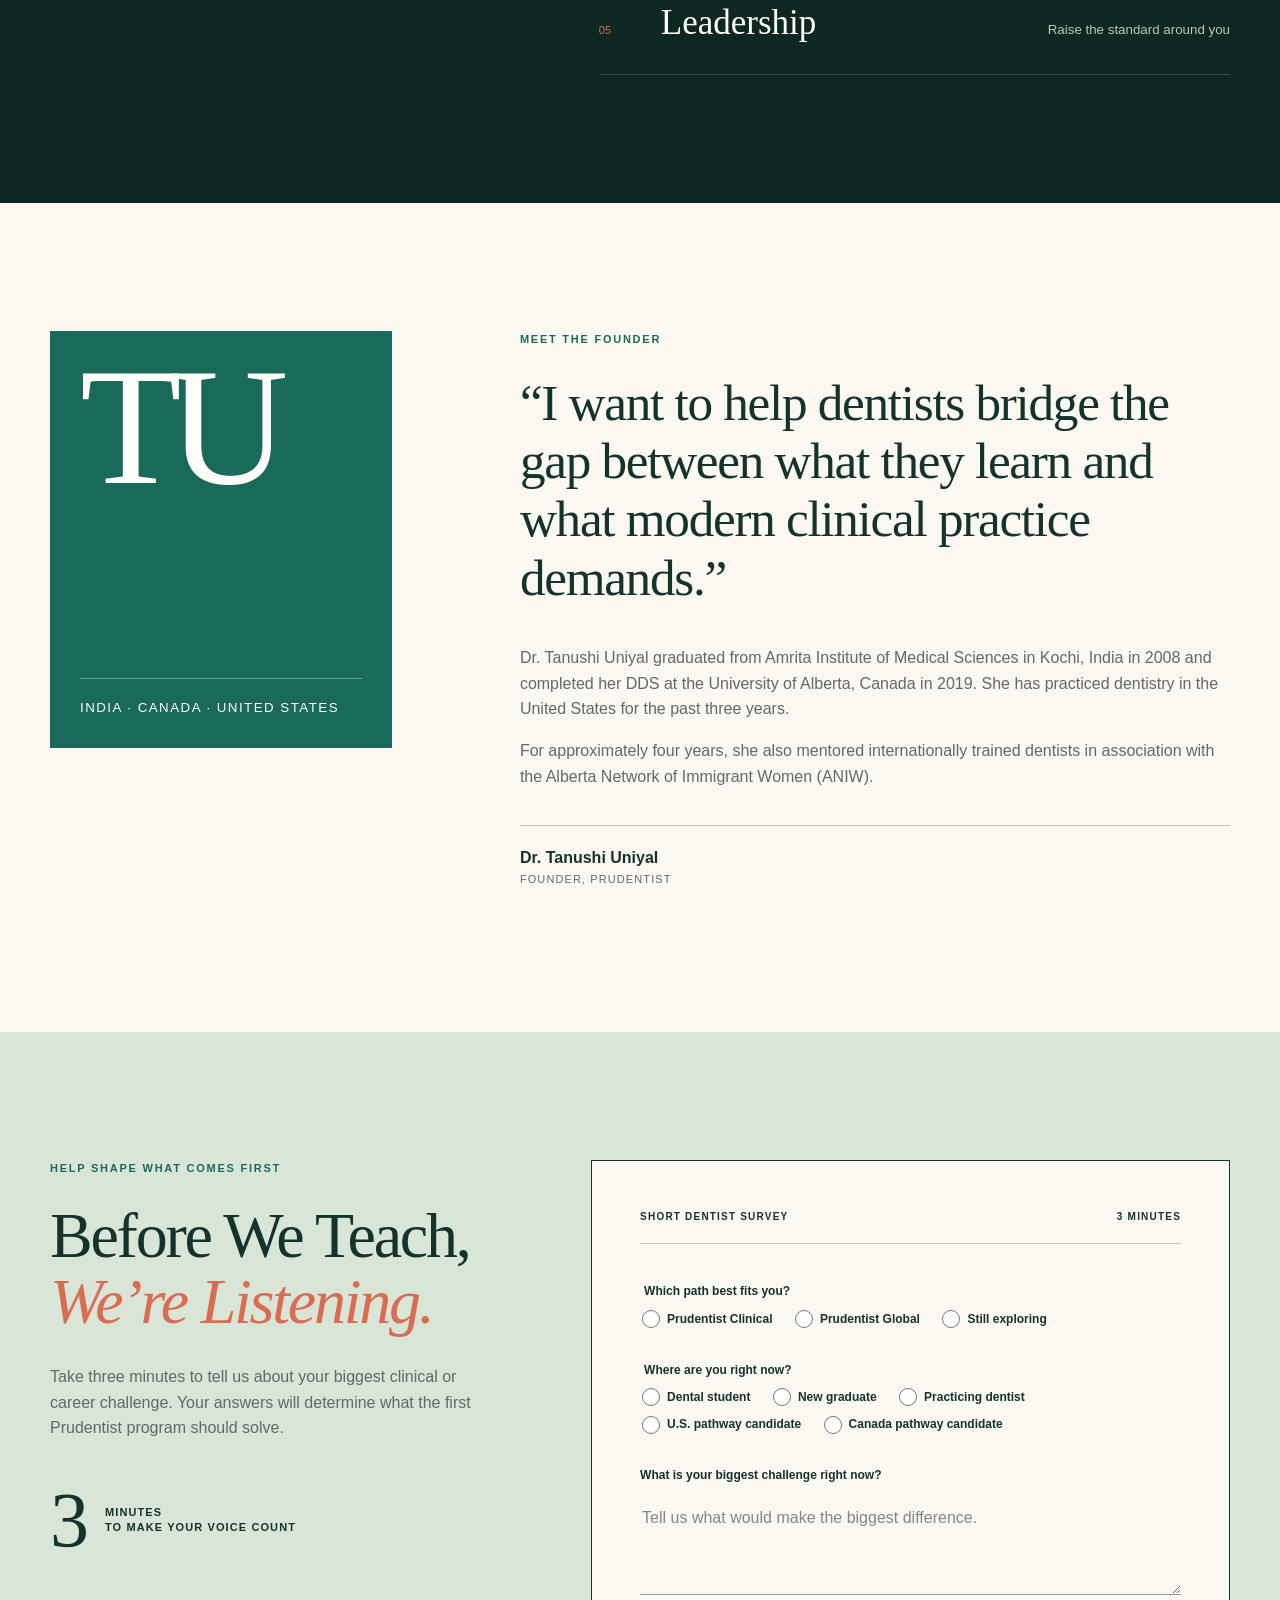
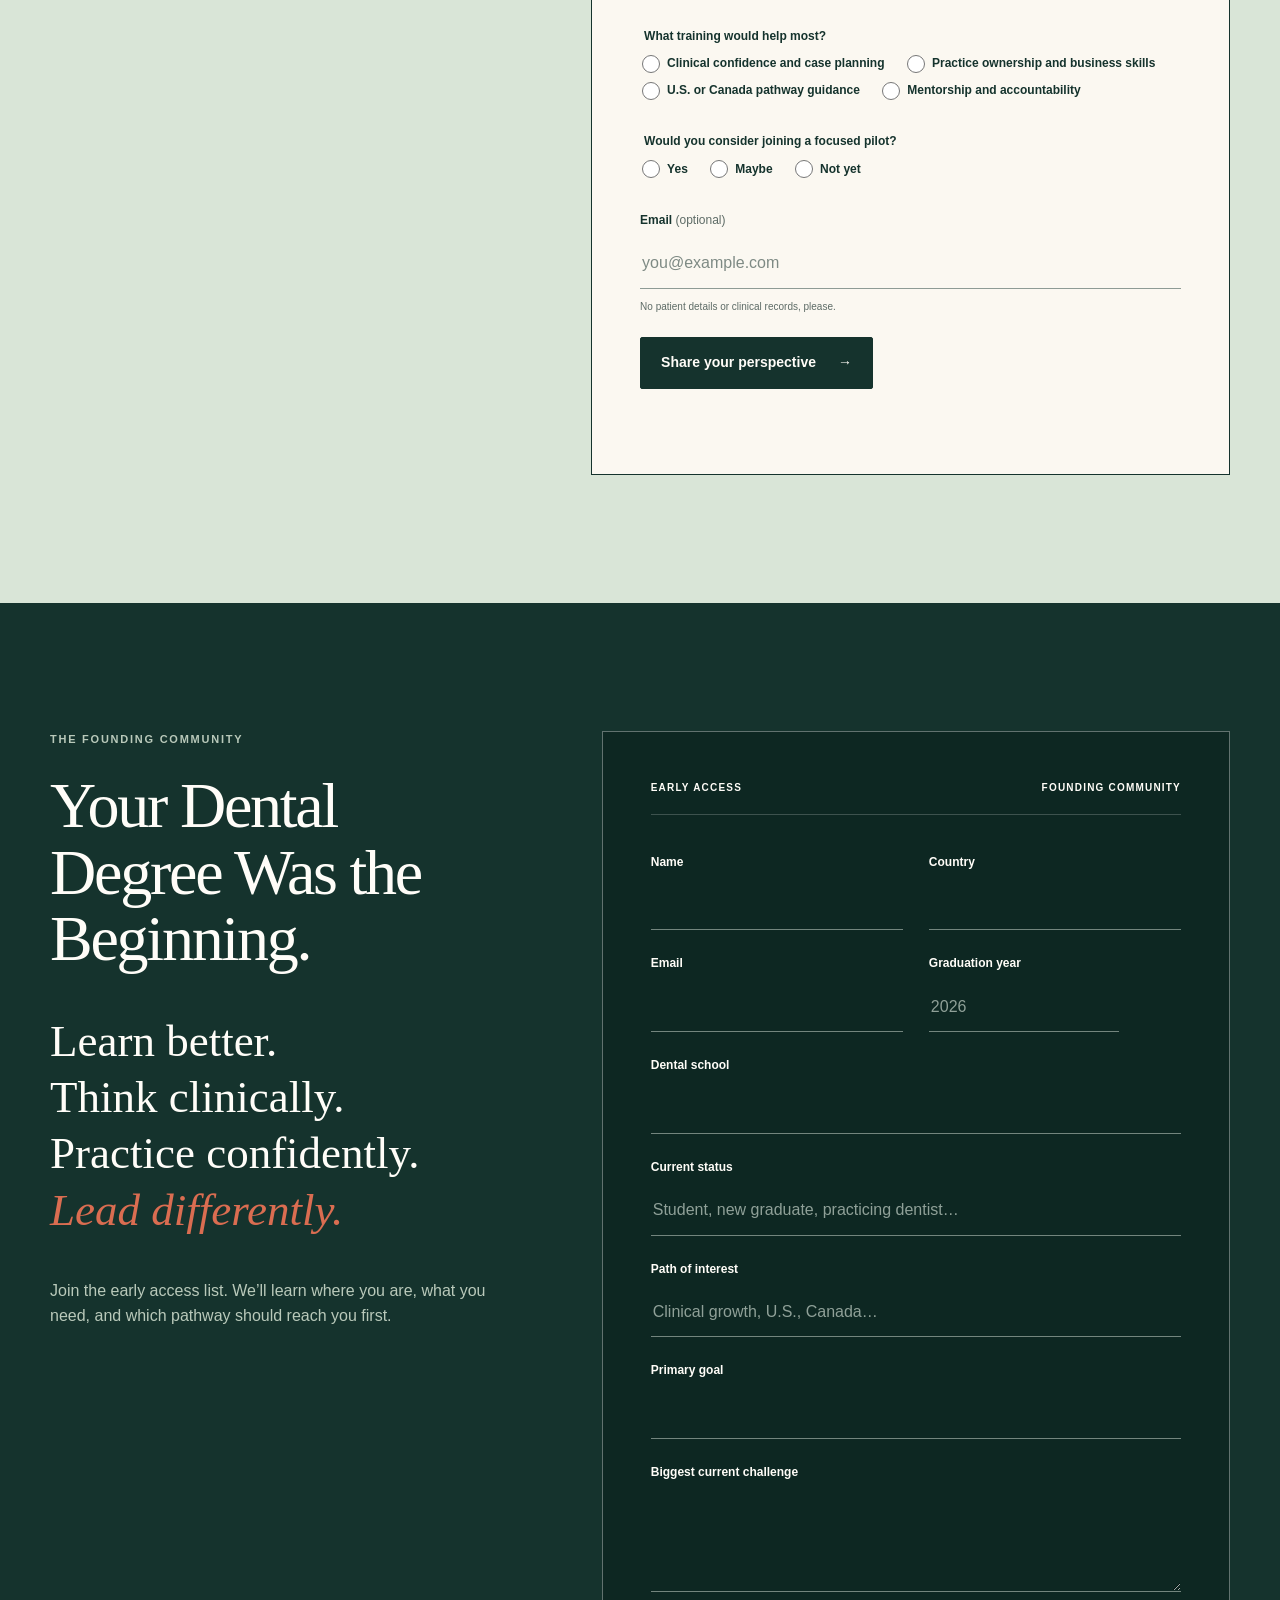
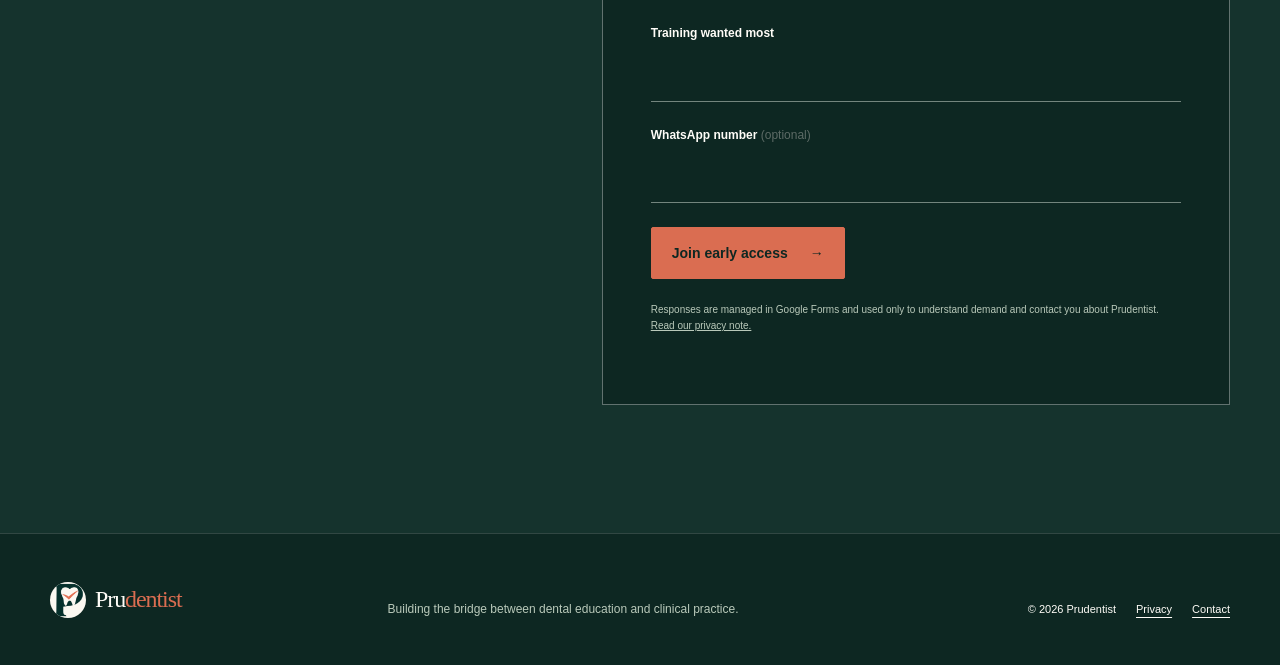
==== commit f5075c53: "feat: submit branded forms through Google Apps Script" ====
--- a/index.html
+++ b/index.html
@@ -6,7 +6,7 @@
   <meta name="description" content="Prudentist helps dentists turn knowledge into confident clinical judgment through practical education, mentorship, and global pathway preparation.">
   <meta name="robots" content="index, follow, max-image-preview:large">
   <meta name="theme-color" content="#12332d">
-  <!-- SEARCH CONSOLE: Add Google's verification meta tag here only if you choose HTML-tag verification. -->
+  <meta name="google-site-verification" content="nJOEf2GfT1KALSWDL_C7nqDgHEO8ZGOeajhvsA1rF-A">
   <link rel="canonical" href="https://theprudentist-alt.github.io/prudentist/">
   <link rel="icon" type="image/png" sizes="64x64" href="static/images/favicon-64.png">
   <link rel="apple-touch-icon" href="static/images/prudentist-mark-256.png">
@@ -38,12 +38,11 @@
     }
   </script>
   <!-- ANALYTICS SETUP: Replace G-XXXXXXXXXX with the GA4 Measurement ID. -->
-  <!-- Google Forms are published and connected to private response spreadsheets. -->
+  <!-- Google Forms remain the private response store. Native forms submit through the Apps Script bridge. -->
   <script>
     window.PRUDENTIST_CONFIG = Object.freeze({
       gaMeasurementId: 'G-XXXXXXXXXX',
-      surveyFormUrl: 'https://docs.google.com/forms/d/e/1FAIpQLSdm14lJ96o8486iN27uvQObMZdIqC3O42g9LBUlEasbaXY5Cg/viewform?embedded=true',
-      waitlistFormUrl: 'https://docs.google.com/forms/d/e/1FAIpQLSdpBqSPaWA3IBHnWvRkgtCBtv1rXar6YIjiNhGqTXsr5Ntv7A/viewform?embedded=true',
+      formEndpoint: 'https://script.google.com/macros/s/AKfycbwQrC7m4jAkNEf0jddN-EmXAy565NedYGrX7xnEBtegjONEAjOuwFw5HVNb6ll81u9U/exec',
       enableCoarseGeoLookup: false
     });
   </script>
@@ -204,14 +203,53 @@
           <div class="survey-time"><strong>3</strong><span>minutes<br>to make your voice count</span></div>
         </div>
 
-        <div class="form-panel form-embed" data-google-form="survey">
-          <div class="form-heading"><span>Short dentist survey</span><span>Google Form</span></div>
-          <!-- The iframe is created by site.js from PRUDENTIST_CONFIG.surveyFormUrl. -->
-          <div class="form-placeholder" data-form-placeholder>
-            <strong>Survey embed awaiting setup</strong>
-            <p>Paste the Google Forms iframe <code>src</code> URL into <code>surveyFormUrl</code> near the top of this HTML file.</p>
-          </div>
-          <noscript><p>JavaScript is required for the embedded survey. Add a public Google Form link here as a fallback.</p></noscript>
+        <div class="form-panel" data-form-panel>
+          <div class="form-heading"><span>Short dentist survey</span><span>3 minutes</span></div>
+          <form data-prudentist-form="survey" novalidate>
+            <div class="field honeypot" aria-hidden="true">
+              <label for="survey-company">Company</label>
+              <input id="survey-company" name="company" type="text" tabindex="-1" autocomplete="off">
+            </div>
+            <fieldset class="field radio-field">
+              <legend>Which path best fits you?</legend>
+              <label><input name="path" type="radio" value="Prudentist Clinical" required>Prudentist Clinical</label>
+              <label><input name="path" type="radio" value="Prudentist Global">Prudentist Global</label>
+              <label><input name="path" type="radio" value="Still exploring">Still exploring</label>
+            </fieldset>
+            <fieldset class="field radio-field">
+              <legend>Where are you right now?</legend>
+              <label><input name="stage" type="radio" value="Dental student" required>Dental student</label>
+              <label><input name="stage" type="radio" value="New graduate">New graduate</label>
+              <label><input name="stage" type="radio" value="Practicing dentist">Practicing dentist</label>
+              <label><input name="stage" type="radio" value="U.S. pathway candidate">U.S. pathway candidate</label>
+              <label><input name="stage" type="radio" value="Canada pathway candidate">Canada pathway candidate</label>
+            </fieldset>
+            <div class="field">
+              <label for="survey-challenge">What is your biggest challenge right now?</label>
+              <textarea id="survey-challenge" name="challenge" rows="3" required maxlength="1200" placeholder="Tell us what would make the biggest difference."></textarea>
+            </div>
+            <fieldset class="field radio-field">
+              <legend>What training would help most?</legend>
+              <label><input name="training" type="radio" value="Clinical confidence and case planning" required>Clinical confidence and case planning</label>
+              <label><input name="training" type="radio" value="Practice ownership and business skills">Practice ownership and business skills</label>
+              <label><input name="training" type="radio" value="U.S. or Canada pathway guidance">U.S. or Canada pathway guidance</label>
+              <label><input name="training" type="radio" value="Mentorship and accountability">Mentorship and accountability</label>
+            </fieldset>
+            <fieldset class="field radio-field">
+              <legend>Would you consider joining a focused pilot?</legend>
+              <label><input name="pilot" type="radio" value="Yes" required>Yes</label>
+              <label><input name="pilot" type="radio" value="Maybe">Maybe</label>
+              <label><input name="pilot" type="radio" value="Not yet">Not yet</label>
+            </fieldset>
+            <div class="field">
+              <label for="survey-email">Email <span>(optional)</span></label>
+              <input id="survey-email" name="email" type="email" autocomplete="email" maxlength="254" placeholder="you@example.com">
+            </div>
+            <p class="field-hint">No patient details or clinical records, please.</p>
+            <button class="button" type="submit">Share your perspective <span aria-hidden="true">→</span></button>
+          </form>
+          <p class="form-status" data-form-status role="status" aria-live="polite"></p>
+          <noscript><p>JavaScript is required to submit this form. Please contact <a href="mailto:hello@prudentist.in">hello@prudentist.in</a>.</p></noscript>
         </div>
       </div>
     </section>
@@ -225,15 +263,33 @@
           <p>Join the early access list. We’ll learn where you are, what you need, and which pathway should reach you first.</p>
         </div>
 
-        <div class="form-panel form-panel-dark form-embed" data-google-form="waitlist">
-          <div class="form-heading"><span>Early access</span><span>Google Form</span></div>
-          <!-- The iframe is created by site.js from PRUDENTIST_CONFIG.waitlistFormUrl. -->
-          <div class="form-placeholder" data-form-placeholder>
-            <strong>Early-access embed awaiting setup</strong>
-            <p>Paste the Google Forms iframe <code>src</code> URL into <code>waitlistFormUrl</code> near the top of this HTML file.</p>
-          </div>
+        <div class="form-panel form-panel-dark" data-form-panel>
+          <div class="form-heading"><span>Early access</span><span>Founding community</span></div>
+          <form data-prudentist-form="waitlist" novalidate>
+            <div class="field honeypot" aria-hidden="true">
+              <label for="waitlist-company">Company</label>
+              <input id="waitlist-company" name="company" type="text" tabindex="-1" autocomplete="off">
+            </div>
+            <div class="field-row">
+              <div class="field"><label for="waitlist-name">Name</label><input id="waitlist-name" name="name" type="text" autocomplete="name" required maxlength="120"></div>
+              <div class="field"><label for="waitlist-country">Country</label><input id="waitlist-country" name="country" type="text" autocomplete="country-name" required maxlength="120"></div>
+            </div>
+            <div class="field-row">
+              <div class="field"><label for="waitlist-email">Email</label><input id="waitlist-email" name="email" type="email" autocomplete="email" required maxlength="254"></div>
+              <div class="field field-year"><label for="waitlist-year">Graduation year</label><input id="waitlist-year" name="graduationYear" type="text" inputmode="numeric" pattern="[0-9]{4}" required maxlength="4" placeholder="2026"></div>
+            </div>
+            <div class="field"><label for="waitlist-school">Dental school</label><input id="waitlist-school" name="dentalSchool" type="text" required maxlength="200"></div>
+            <div class="field"><label for="waitlist-status">Current status</label><input id="waitlist-status" name="currentStatus" type="text" required maxlength="160" placeholder="Student, new graduate, practicing dentist…"></div>
+            <div class="field"><label for="waitlist-path">Path of interest</label><input id="waitlist-path" name="pathOfInterest" type="text" required maxlength="160" placeholder="Clinical growth, U.S., Canada…"></div>
+            <div class="field"><label for="waitlist-goal">Primary goal</label><input id="waitlist-goal" name="primaryGoal" type="text" required maxlength="300"></div>
+            <div class="field"><label for="waitlist-challenge">Biggest current challenge</label><textarea id="waitlist-challenge" name="challenge" rows="3" required maxlength="1200"></textarea></div>
+            <div class="field"><label for="waitlist-training">Training wanted most</label><input id="waitlist-training" name="training" type="text" required maxlength="300"></div>
+            <div class="field"><label for="waitlist-whatsapp">WhatsApp number <span>(optional)</span></label><input id="waitlist-whatsapp" name="whatsApp" type="tel" autocomplete="tel" maxlength="40"></div>
+            <button class="button button-coral" type="submit">Join early access <span aria-hidden="true">→</span></button>
+          </form>
+          <p class="form-status" data-form-status role="status" aria-live="polite"></p>
           <p class="privacy-note">Responses are managed in Google Forms and used only to understand demand and contact you about Prudentist. <a href="privacy.html">Read our privacy note.</a></p>
-          <noscript><p>JavaScript is required for the embedded form. Add a public Google Form link here as a fallback.</p></noscript>
+          <noscript><p>JavaScript is required to submit this form. Please contact <a href="mailto:hello@prudentist.in">hello@prudentist.in</a>.</p></noscript>
         </div>
       </div>
     </section>
--- a/static/styles.css
+++ b/static/styles.css
@@ -76,6 +76,7 @@
   transition: transform .2s ease, color .2s ease, background .2s ease;
 }
 .button:hover { transform: translateY(-2px); background: var(--teal); border-color: var(--teal); }
+.button:disabled { cursor: wait; opacity: .62; transform: none; }
 .button-small { min-height: 42px; padding: 9px 16px; }
 .button-full { width: 100%; }
 .button-coral { color: var(--ink-deep); background: var(--coral); border-color: var(--coral); }
@@ -205,23 +206,6 @@
 .form-panel-dark .field input::placeholder, .form-panel-dark .field textarea::placeholder { color: #8fa098; }
 .form-panel-dark .field-hint, .form-panel-dark .privacy-note { color: var(--sage); }
 .form-panel-dark .form-status.success { color: var(--sage); }
-
-.form-embed { overflow: hidden; }
-.google-form-frame {
-  display: block; width: 100%; height: 860px; border: 0; border-radius: 2px;
-  color-scheme: light; background: var(--white);
-}
-[data-google-form="waitlist"] .google-form-frame { height: 1120px; }
-.form-placeholder {
-  min-height: 360px; padding: 42px; display: grid; place-content: center; gap: 12px;
-  border: 1px dashed var(--line); text-align: center; background: rgb(255 255 255 / 35%);
-}
-.form-placeholder strong { font-family: var(--font-serif); font-size: 28px; font-weight: 400; }
-.form-placeholder p { max-width: 480px; margin: 0; color: var(--text-muted); }
-.form-placeholder code { padding: 2px 5px; background: rgb(21 51 45 / 8%); overflow-wrap: anywhere; }
-.form-panel-dark .form-placeholder { border-color: rgb(255 255 255 / 30%); background: rgb(255 255 255 / 4%); }
-.form-panel-dark .form-placeholder p { color: var(--sage); }
-.form-panel-dark .form-placeholder code { background: rgb(255 255 255 / 10%); }
 
 .consent-banner {
   position: fixed; z-index: 100; right: 18px; bottom: 18px; width: min(540px, calc(100% - 36px));
@@ -310,9 +294,6 @@
   .learning-chain small { grid-column: 2; text-align: left; }
   .founder-index { max-width: none; }
   .form-panel { margin-inline: -2px; padding: 25px 20px; }
-  .google-form-frame { height: 940px; }
-  [data-google-form="waitlist"] .google-form-frame { height: 1220px; }
-  .form-placeholder { min-height: 300px; padding: 26px 18px; }
   .consent-banner { align-items: stretch; flex-direction: column; }
   .consent-banner > div { justify-content: space-between; }
   .field-row { grid-template-columns: 1fr; gap: 0; }
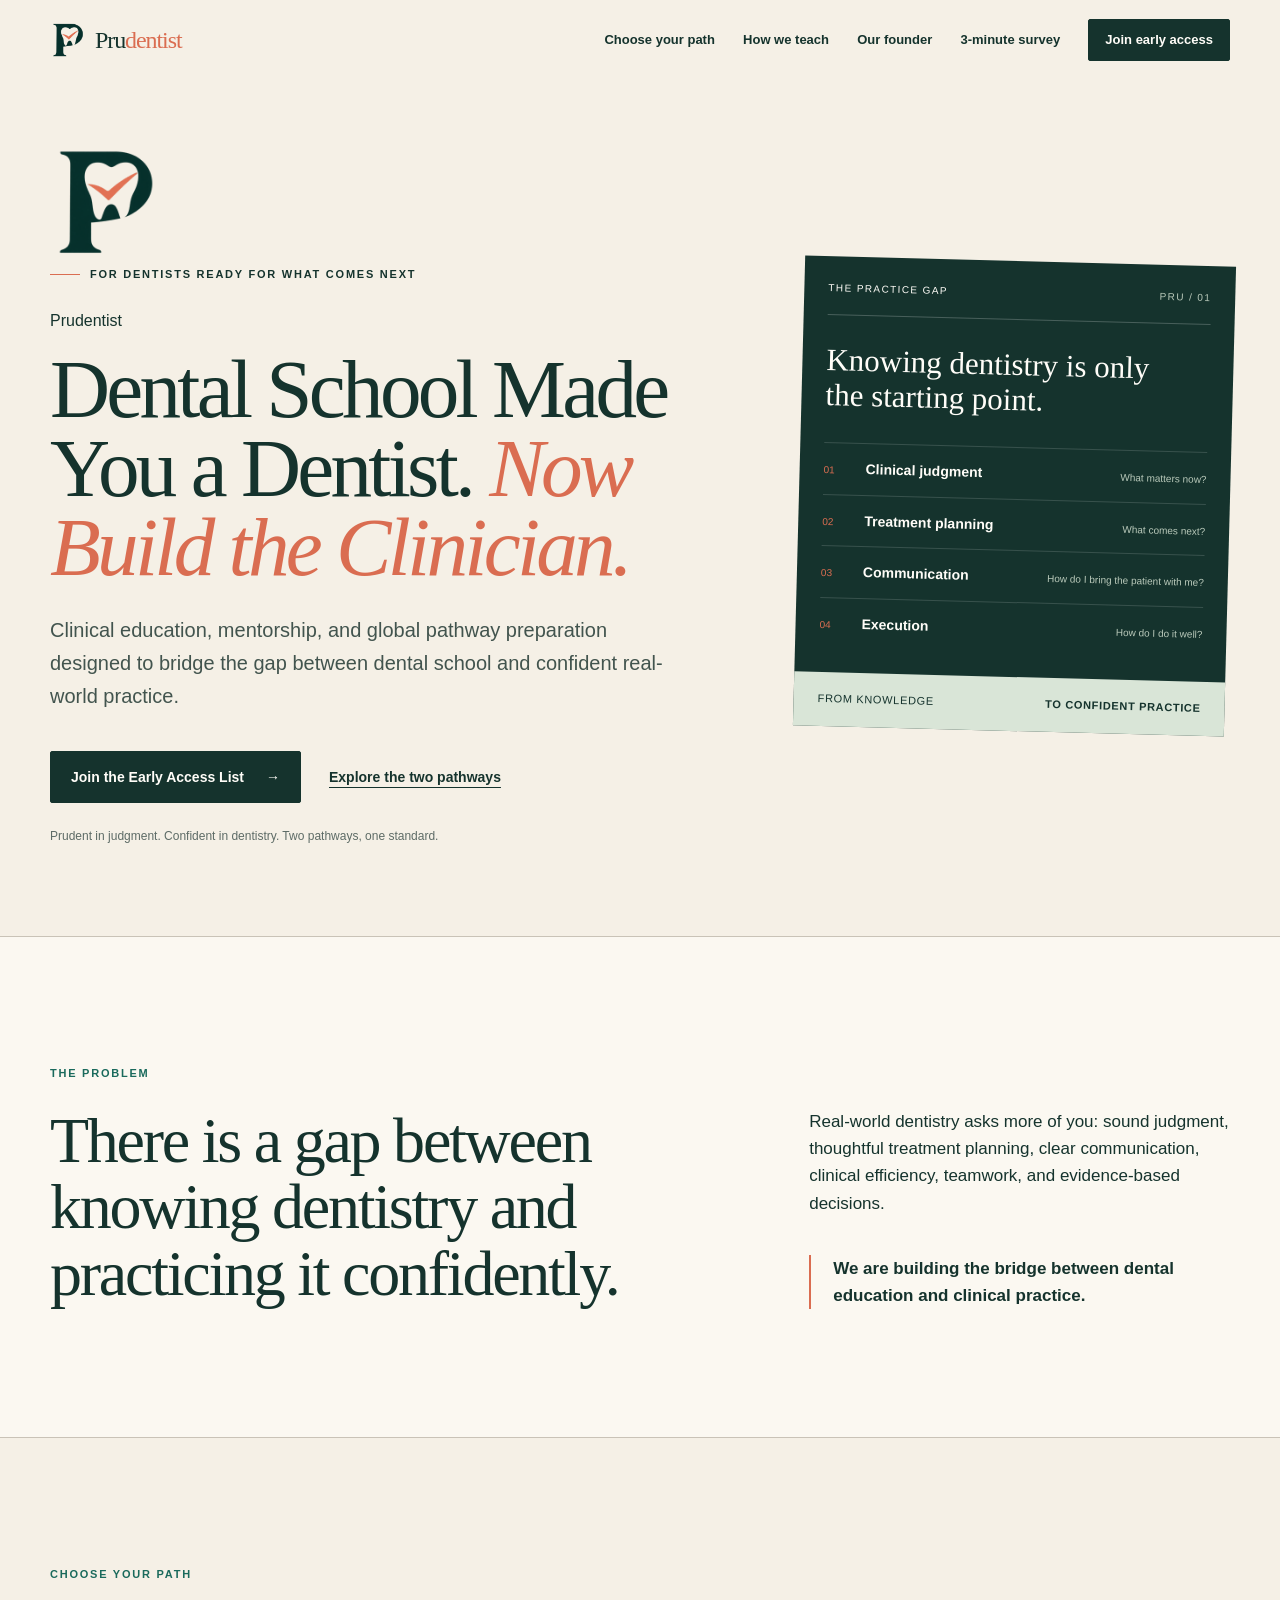
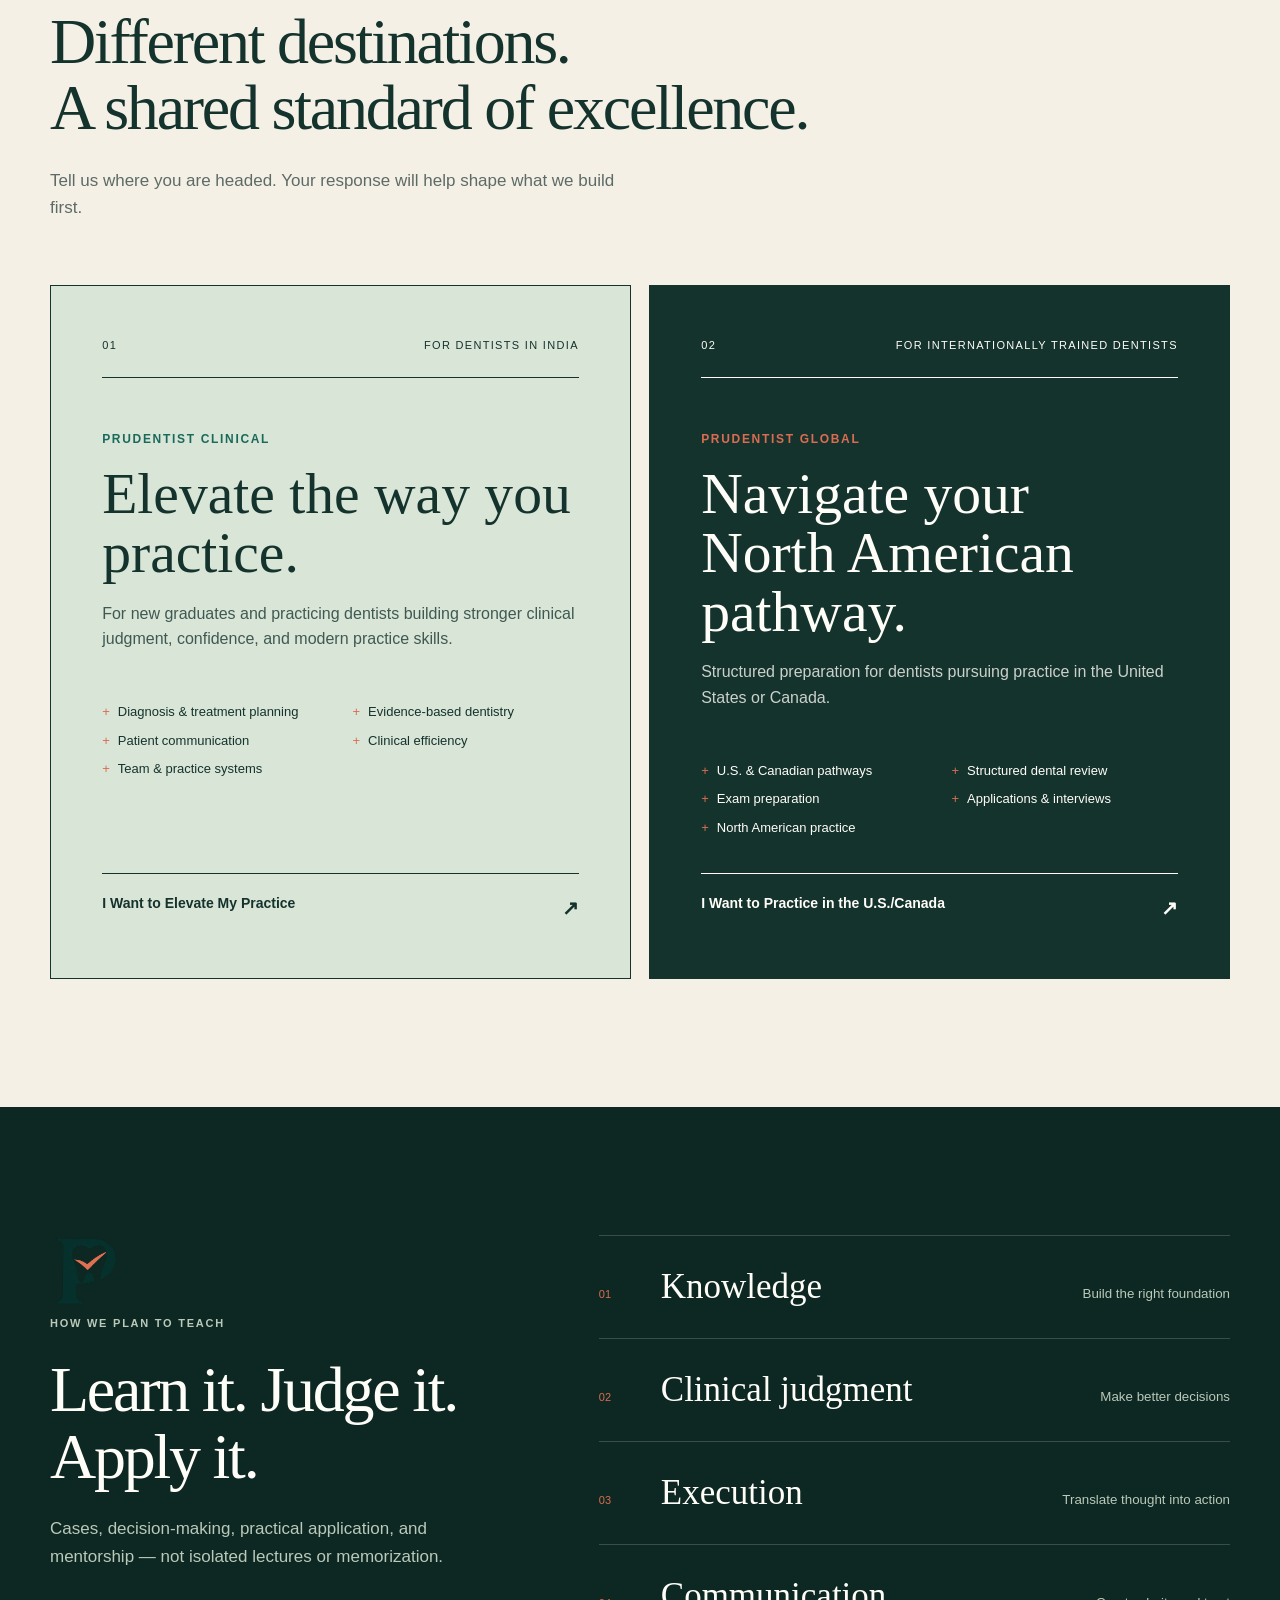
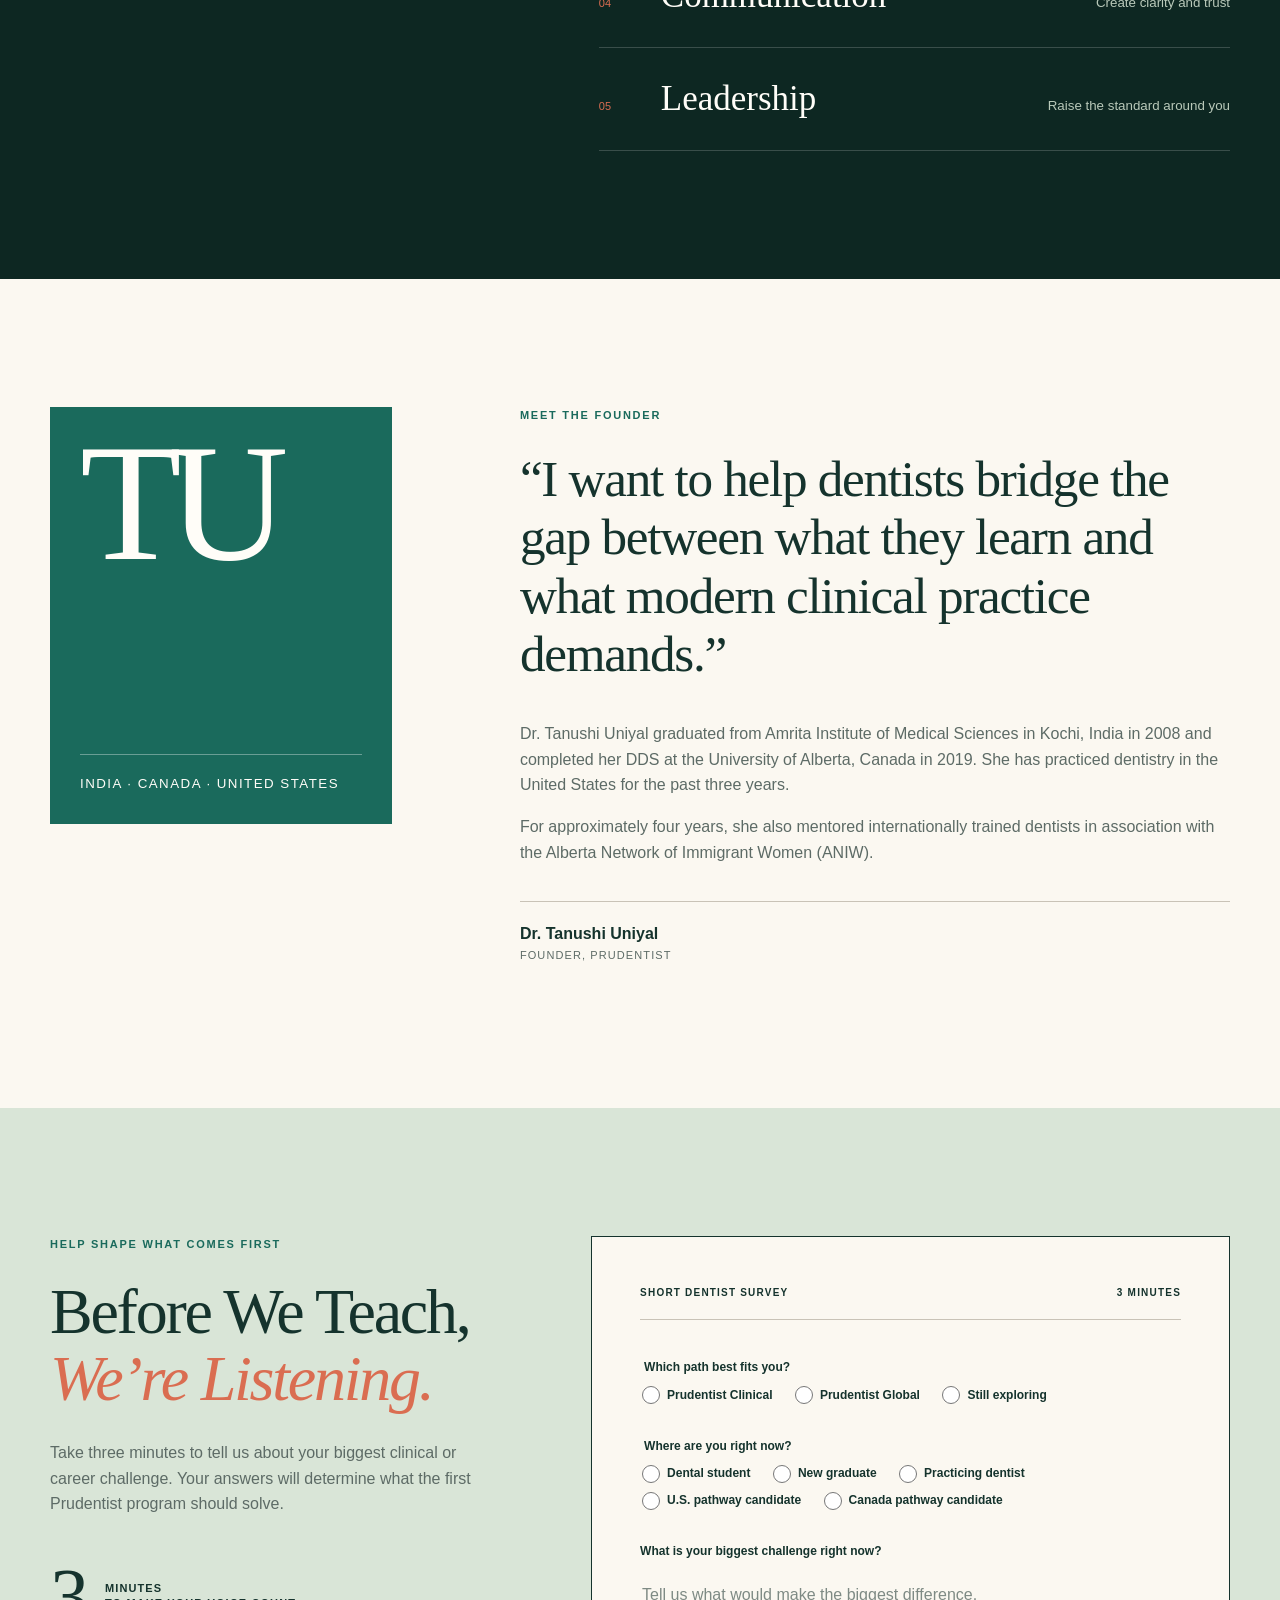
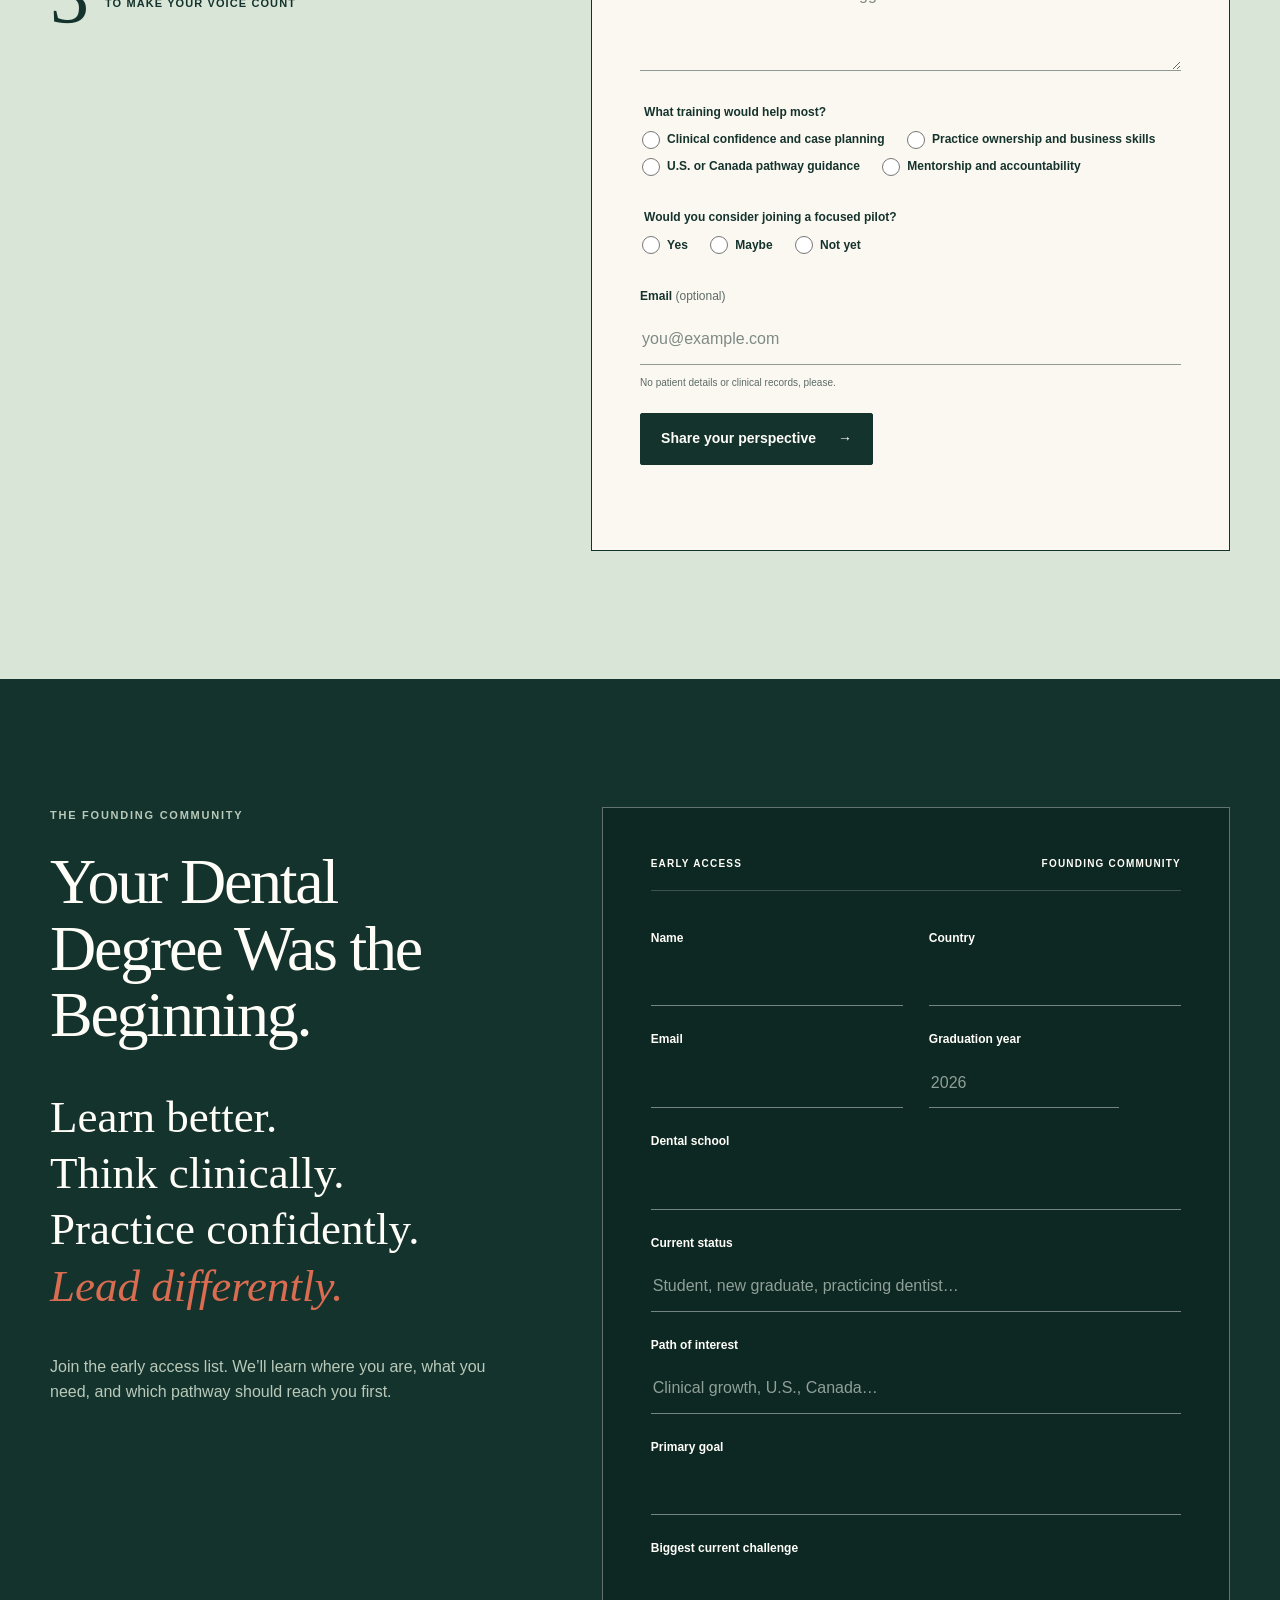
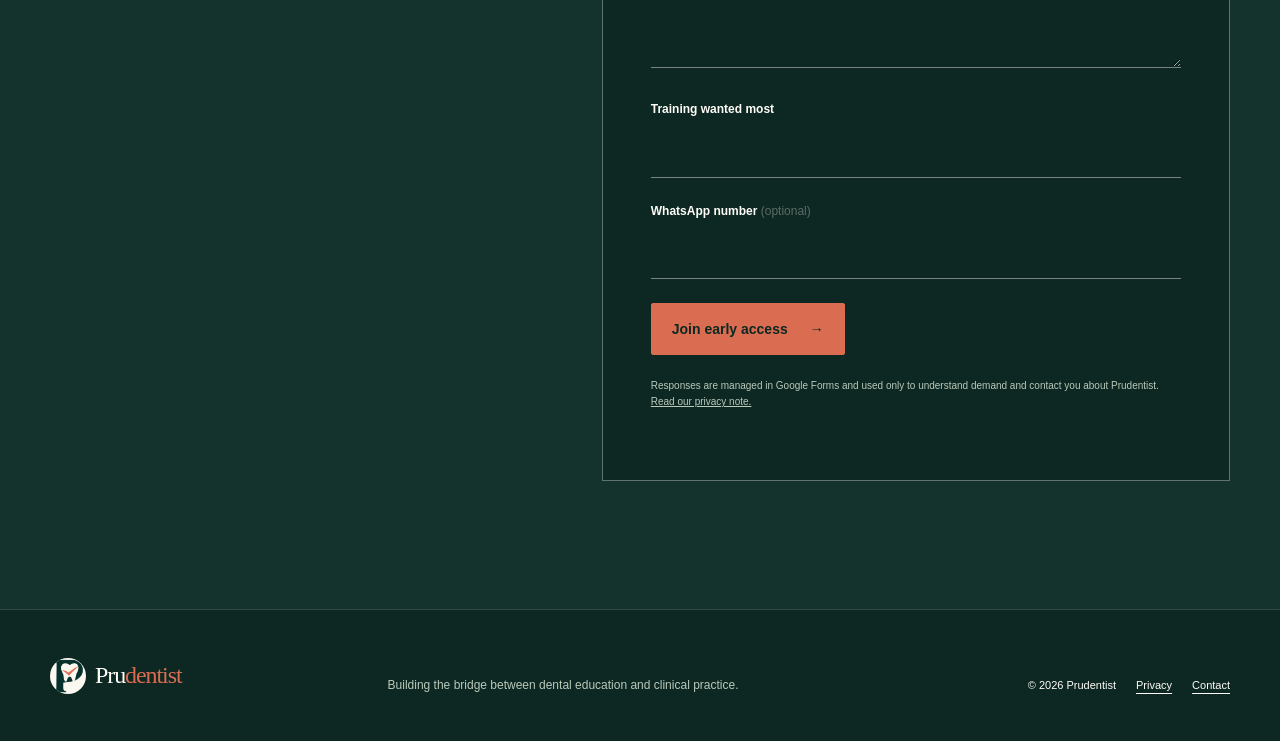
==== commit e77fabef: "style(design): elevate Prudentist brand signature" ====
--- a/index.html
+++ b/index.html
@@ -75,7 +75,13 @@
     <section class="hero" id="top">
       <div class="shell hero-grid">
         <div class="hero-copy reveal">
-          <p class="eyebrow"><span></span> For dentists ready for what comes next</p>
+          <div class="hero-signature">
+            <img src="static/images/prudentist-mark-256.png" width="112" height="112" alt="Prudentist mark">
+            <div>
+              <p class="eyebrow"><span></span> For dentists ready for what comes next</p>
+              <p class="hero-brand-name">Prudentist</p>
+            </div>
+          </div>
           <h1>Dental School Made You a Dentist. <em>Now Build the Clinician.</em></h1>
           <p class="hero-summary">Clinical education, mentorship, and global pathway preparation designed to bridge the gap between dental school and confident real-world practice.</p>
           <div class="hero-actions">
@@ -164,6 +170,7 @@
     <section class="approach section-pad" id="approach" aria-labelledby="approach-title">
       <div class="shell approach-grid">
         <div class="section-intro">
+          <img class="approach-mark" src="static/images/prudentist-mark-256.png" width="72" height="72" alt="">
           <p class="section-label light">How we plan to teach</p>
           <h2 id="approach-title">Learn it. Judge it. Apply it.</h2>
           <p>Cases, decision-making, practical application, and mentorship — not isolated lectures or memorization.</p>
@@ -297,7 +304,7 @@
 
   <footer class="site-footer">
     <div class="shell footer-grid">
-      <a class="brand brand-footer" href="#top"><img src="static/images/prudentist-mark-256.png" width="36" height="36" alt=""><span>Pru</span><strong>dentist</strong></a>
+      <a class="brand brand-footer" href="#top"><img src="static/images/prudentist-mark-256.png" width="52" height="52" alt=""><span>Pru</span><strong>dentist</strong></a>
       <p>Building the bridge between dental education and clinical practice.</p>
       <div class="footer-meta"><span>© <span data-year></span> Prudentist</span><a href="privacy.html">Privacy</a><a href="mailto:hello@prudentist.in">Contact</a></div>
     </div>
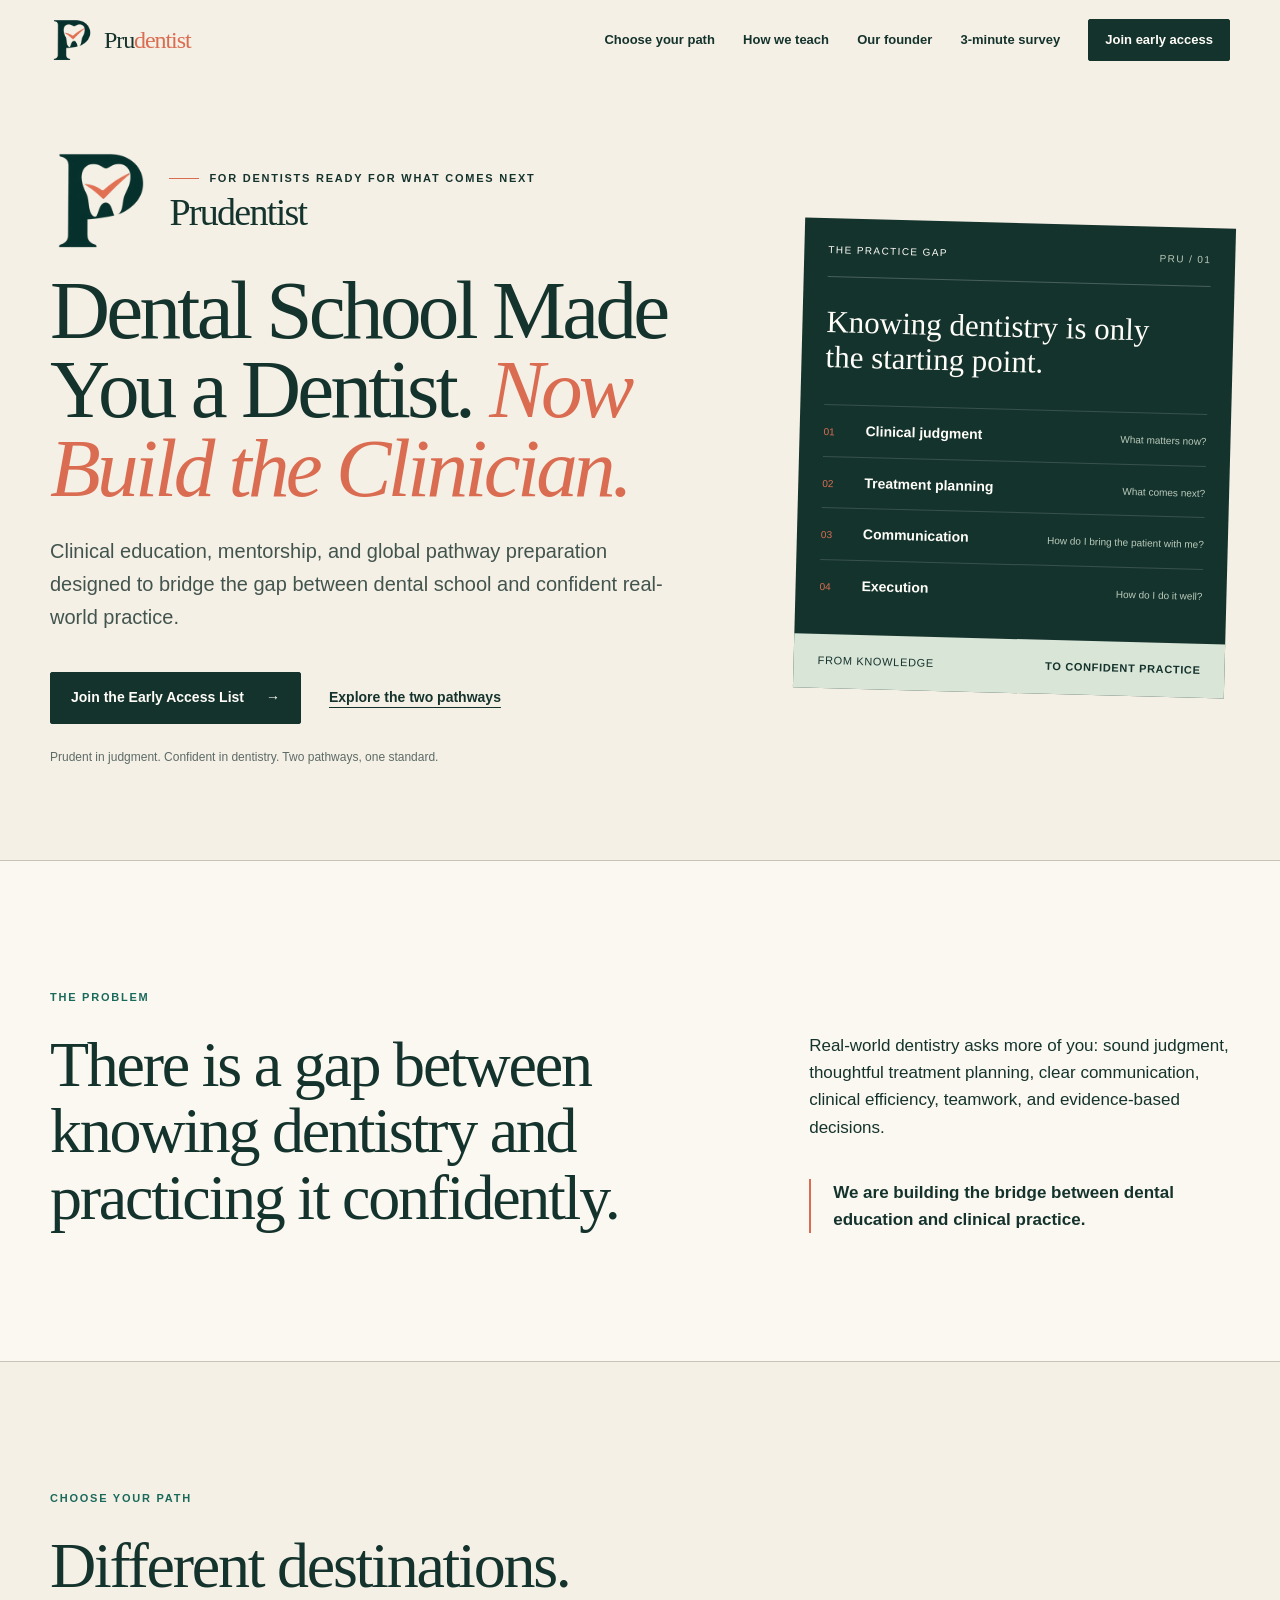
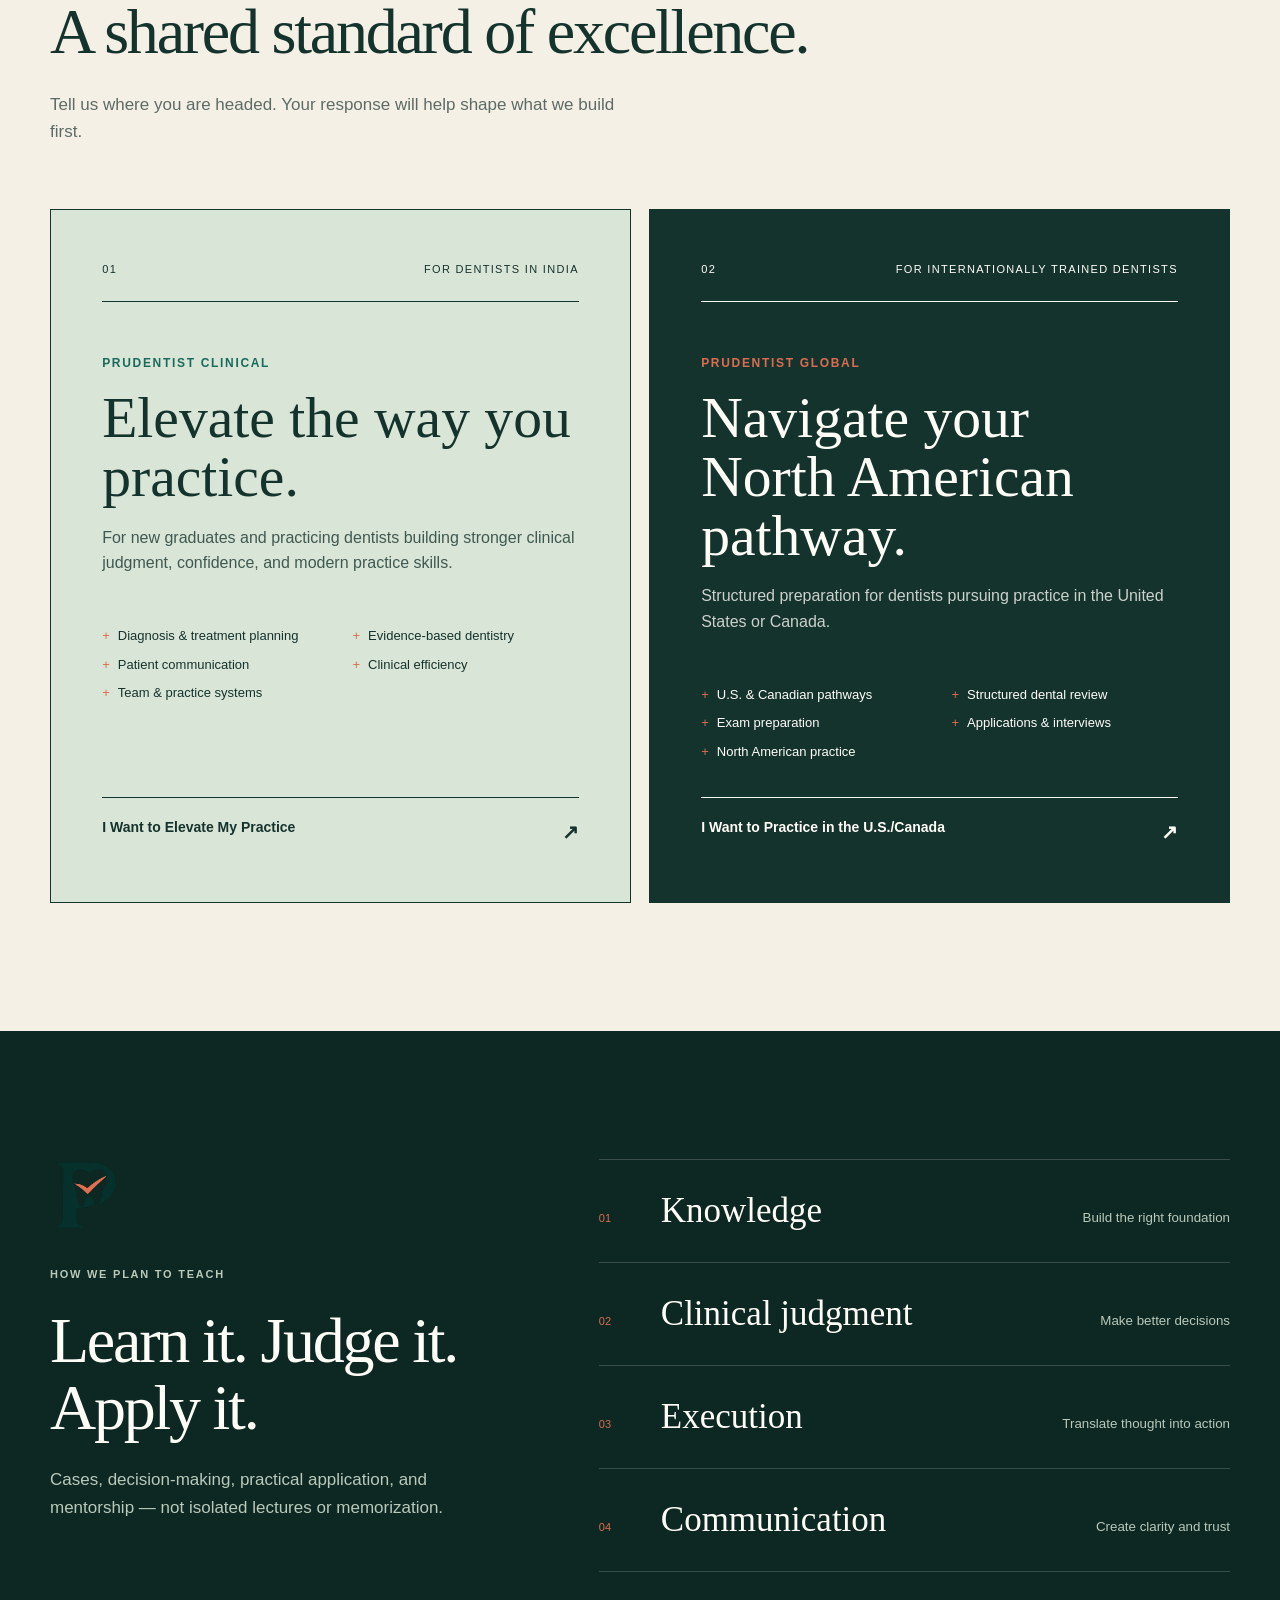
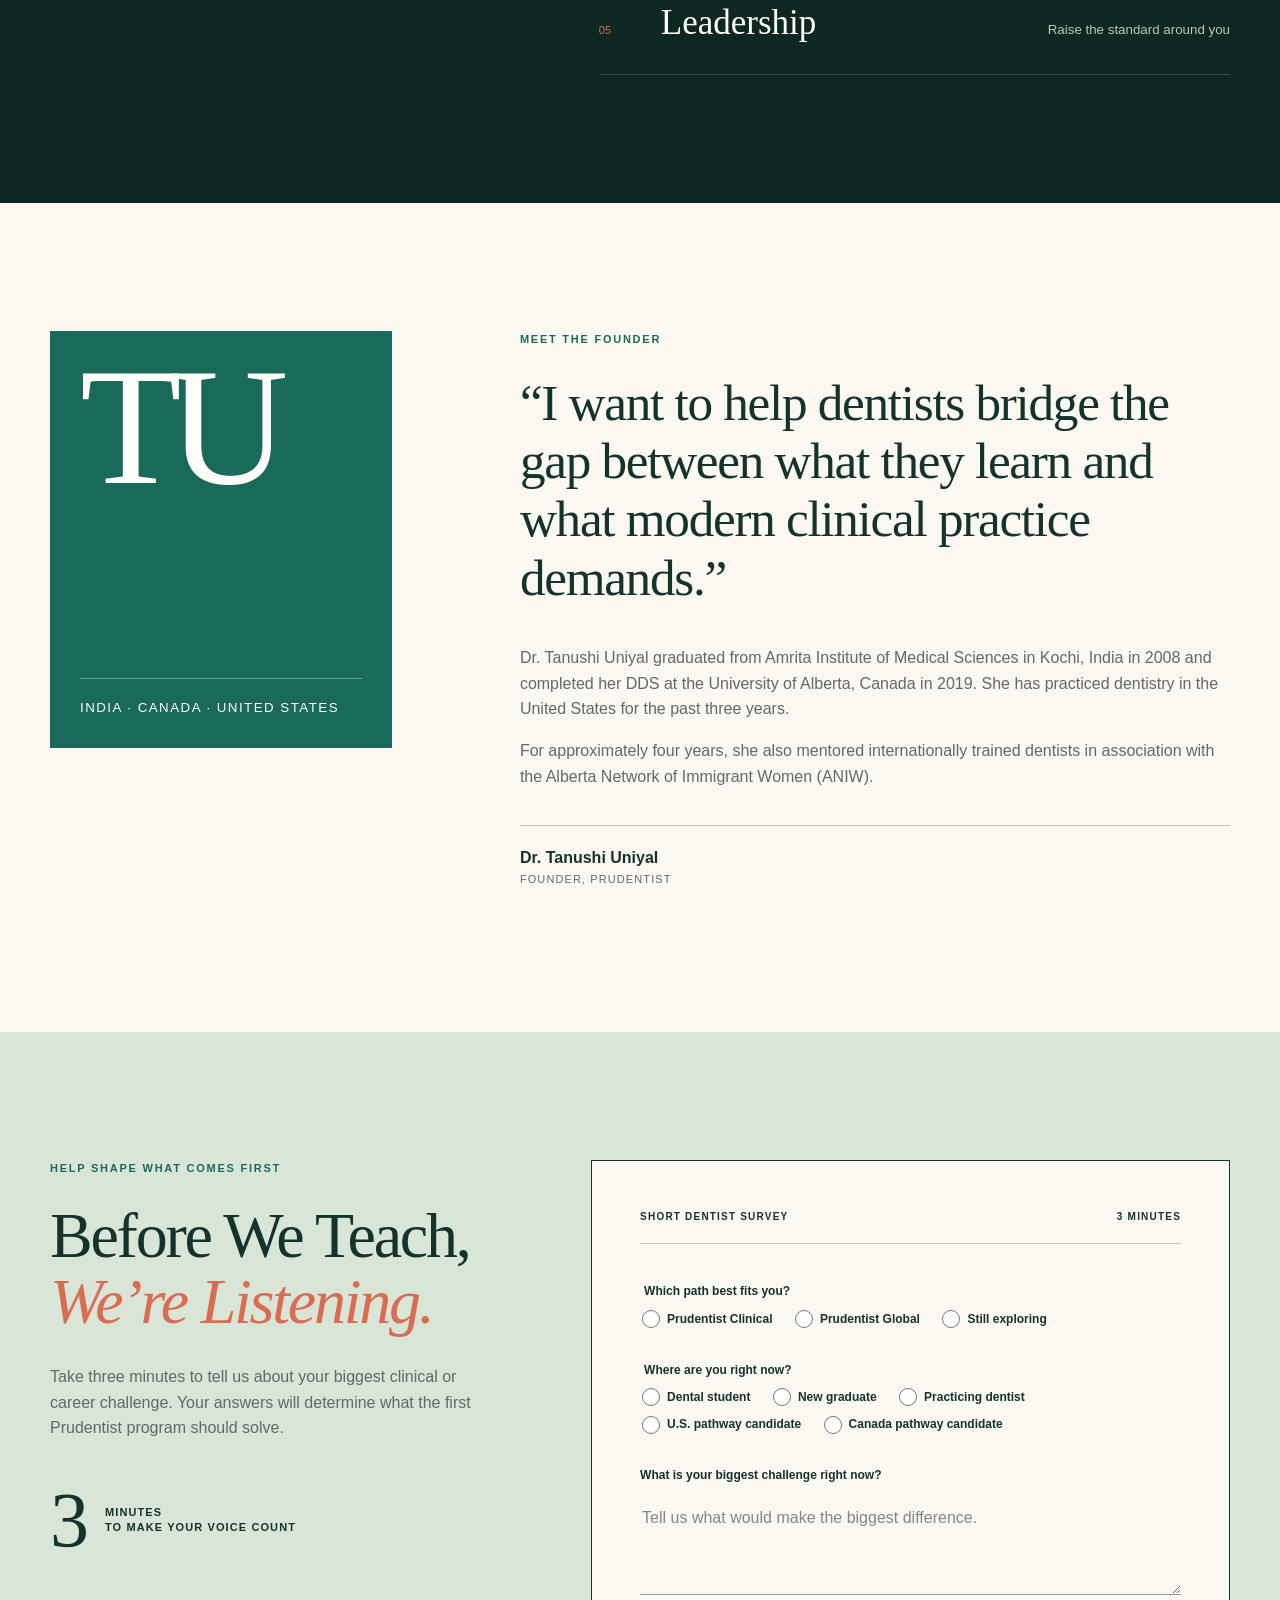
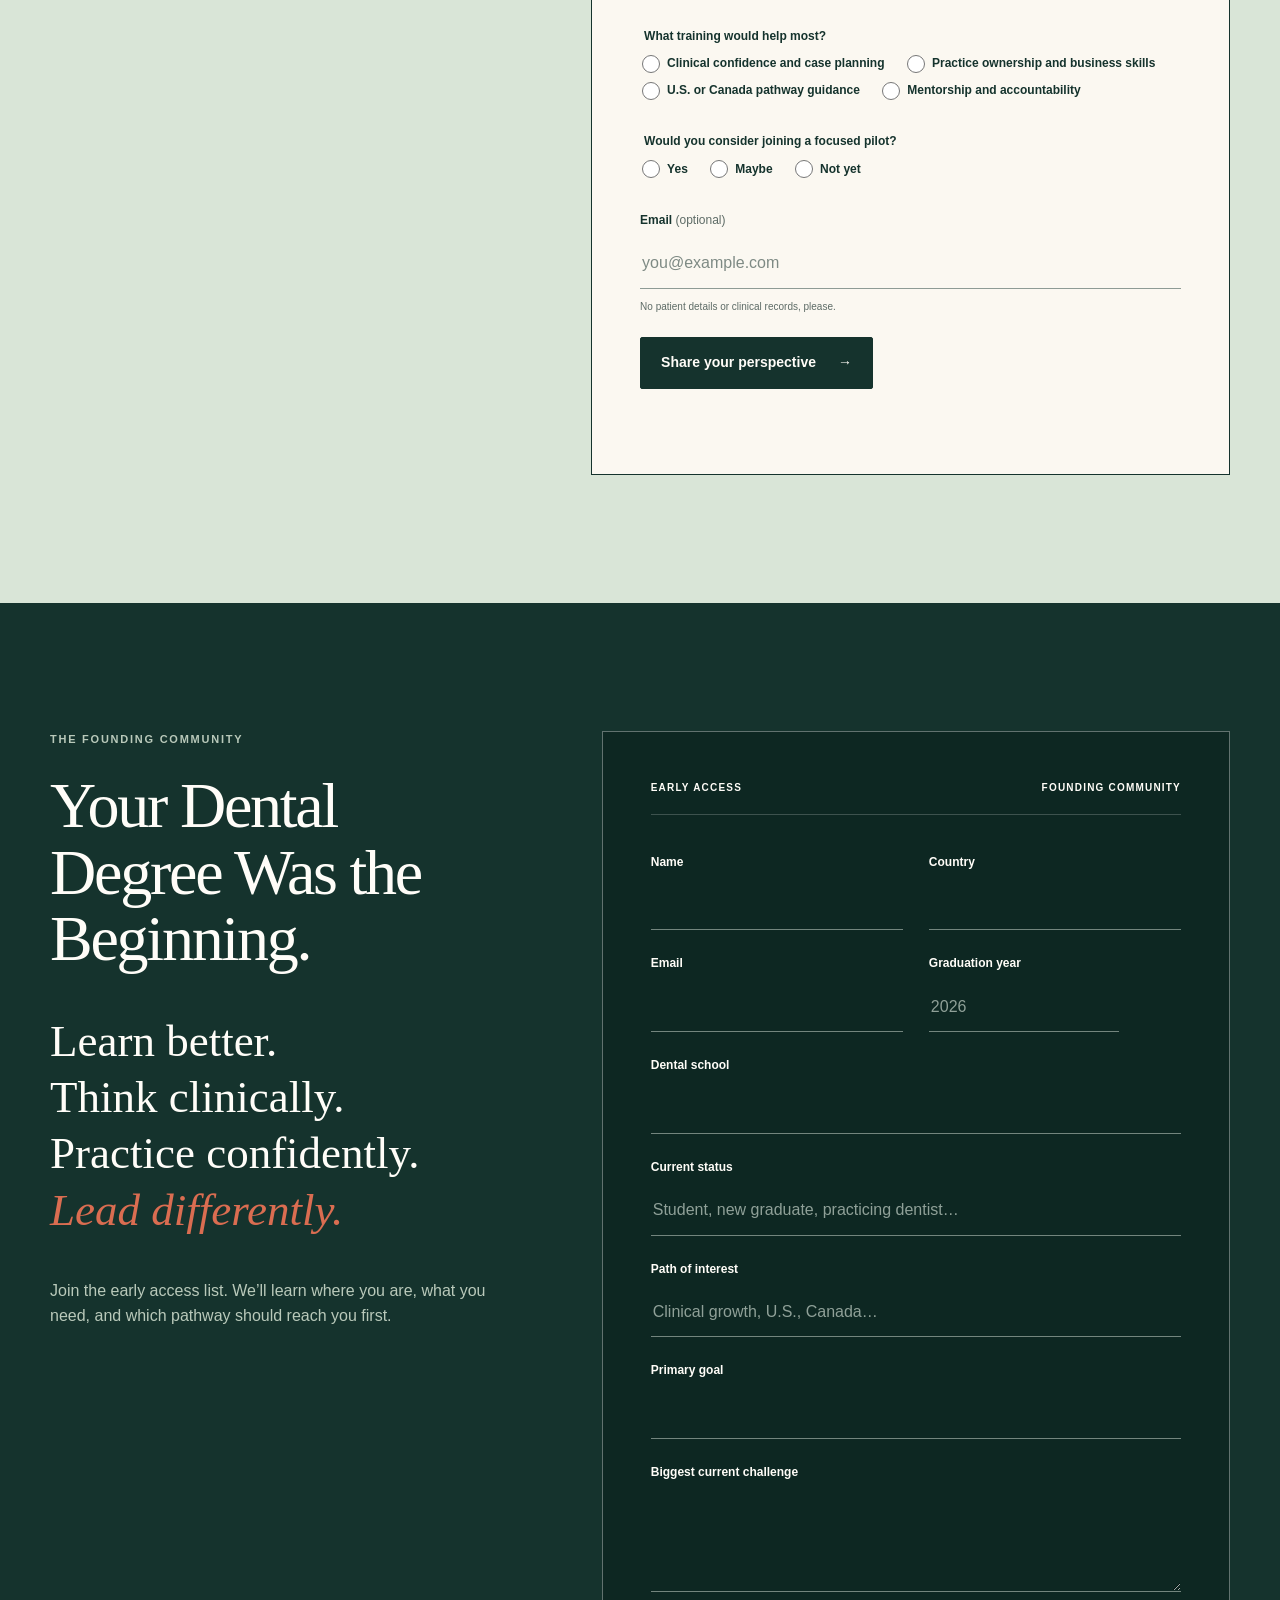
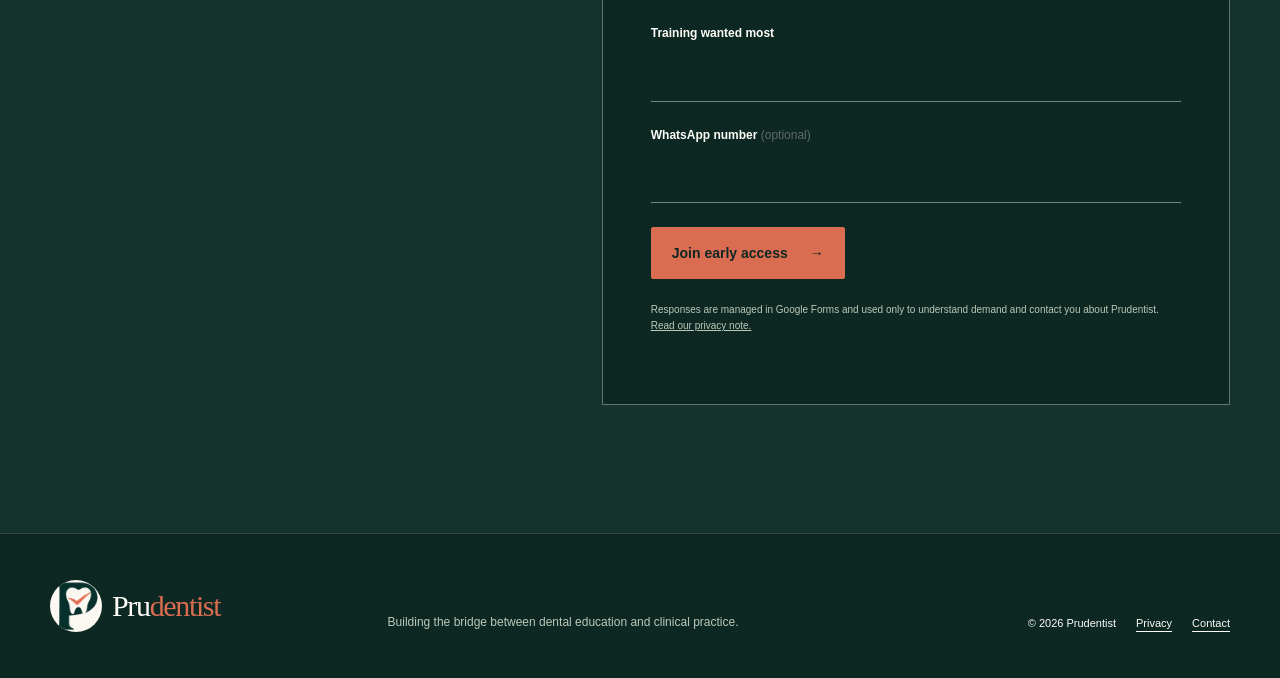
==== commit 88fc52e0: "fix: point search and sharing metadata at prudentist.co.in" ====
--- a/index.html
+++ b/index.html
@@ -7,7 +7,7 @@
   <meta name="robots" content="index, follow, max-image-preview:large">
   <meta name="theme-color" content="#12332d">
   <meta name="google-site-verification" content="nJOEf2GfT1KALSWDL_C7nqDgHEO8ZGOeajhvsA1rF-A">
-  <link rel="canonical" href="https://theprudentist-alt.github.io/prudentist/">
+  <link rel="canonical" href="https://prudentist.co.in/">
   <link rel="icon" type="image/png" sizes="64x64" href="static/images/favicon-64.png">
   <link rel="apple-touch-icon" href="static/images/prudentist-mark-256.png">
   <link rel="manifest" href="static/site.webmanifest">
@@ -15,13 +15,13 @@
   <meta property="og:title" content="Prudentist — Build the Clinician">
   <meta property="og:description" content="Prudent in judgment. Confident in dentistry. Bridge the gap between dental school and real-world practice.">
   <meta property="og:type" content="website">
-  <meta property="og:url" content="https://theprudentist-alt.github.io/prudentist/">
-  <meta property="og:image" content="https://theprudentist-alt.github.io/prudentist/static/images/prudentist-mark.png">
+  <meta property="og:url" content="https://prudentist.co.in/">
+  <meta property="og:image" content="https://prudentist.co.in/static/images/prudentist-mark.png">
   <meta property="og:image:alt" content="Prudentist logo: a P, tooth, and check mark combined">
   <meta name="twitter:card" content="summary">
   <meta name="twitter:title" content="Prudentist — Build the Clinician">
   <meta name="twitter:description" content="Prudent in judgment. Confident in dentistry.">
-  <meta name="twitter:image" content="https://theprudentist-alt.github.io/prudentist/static/images/prudentist-mark-256.png">
+  <meta name="twitter:image" content="https://prudentist.co.in/static/images/prudentist-mark-256.png">
   <title>Prudentist — Clinical Education &amp; Mentorship for Dentists</title>
   <script>document.documentElement.classList.add('js');</script>
   <link rel="stylesheet" href="static/styles.css">
@@ -30,8 +30,8 @@
       "@context": "https://schema.org",
       "@type": "EducationalOrganization",
       "name": "Prudentist",
-      "url": "https://theprudentist-alt.github.io/prudentist/",
-      "logo": "https://theprudentist-alt.github.io/prudentist/static/images/prudentist-mark-256.png",
+      "url": "https://prudentist.co.in/",
+      "logo": "https://prudentist.co.in/static/images/prudentist-mark-256.png",
       "description": "Practical clinical education, mentorship, and global pathway preparation for dentists.",
       "founder": {"@type": "Person", "name": "Dr. Tanushi Uniyal"},
       "areaServed": ["India", "United States", "Canada"]
--- a/static/styles.css
+++ b/static/styles.css
@@ -55,7 +55,7 @@
 }
 .nav-wrap { height: 80px; display: flex; align-items: center; justify-content: space-between; }
 .brand { display: inline-flex; align-items: center; text-decoration: none; letter-spacing: -.045em; font-size: 24px; }
-.brand img { width: 36px; height: 36px; margin-right: 9px; object-fit: contain; }
+.brand img { width: 44px; height: 44px; margin-right: 10px; object-fit: contain; }
 .brand span { font-family: var(--font-serif); }
 .brand strong { color: var(--coral); font-family: var(--font-serif); font-size: inherit; font-weight: 400; letter-spacing: inherit; }
 .site-nav { display: flex; align-items: center; gap: clamp(18px, 2.2vw, 34px); }
@@ -88,6 +88,10 @@
 .eyebrow, .section-label {
   text-transform: uppercase; letter-spacing: .16em; font-size: 11px; font-weight: 700;
 }
+.hero-signature { display: flex; align-items: center; gap: 17px; margin-bottom: 19px; }
+.hero-signature > img { width: clamp(82px, 8vw, 112px); height: auto; flex: 0 0 auto; }
+.hero-signature .eyebrow { margin: 0 0 5px; }
+.hero-brand-name { margin: 0; font-family: var(--font-serif); font-size: clamp(27px, 3vw, 38px); line-height: 1; letter-spacing: -.045em; }
 .eyebrow { display: flex; align-items: center; gap: 10px; margin-bottom: 25px; }
 .eyebrow span { width: 30px; height: 1px; background: var(--coral); }
 h1 {
@@ -141,6 +145,7 @@
 .approach { color: var(--white); background: var(--ink-deep); }
 .approach-grid { display: grid; grid-template-columns: .8fr 1.2fr; gap: clamp(60px, 10vw, 150px); }
 .approach .section-intro { margin: 0; }
+.approach-mark { width: 72px; height: 72px; margin: 0 0 27px; object-fit: contain; }
 .approach .section-intro > p:last-child { color: var(--sage); }
 .learning-chain { margin: 0; padding: 0; list-style: none; }
 .learning-chain li { display: grid; grid-template-columns: 42px 1fr auto; gap: 20px; align-items: baseline; padding: 23px 0; border-top: 1px solid rgb(255 255 255 / 18%); }
@@ -221,7 +226,8 @@
 .site-footer { padding: 46px 0; color: var(--white); background: var(--ink-deep); border-top: 1px solid rgb(255 255 255 / 15%); }
 .footer-grid { display: grid; grid-template-columns: .5fr 1fr auto; gap: 35px; align-items: end; }
 .brand-footer { color: var(--white); }
-.brand-footer img { border-radius: 50%; background: var(--paper-light); }
+.brand-footer { font-size: 30px; }
+.brand-footer img { width: 52px; height: 52px; border-radius: 50%; background: var(--paper-light); }
 .footer-grid > p { max-width: 360px; margin: 0; color: var(--sage); font-size: 12px; }
 .footer-meta { display: flex; gap: 20px; font-size: 11px; }
 .footer-meta a { text-underline-offset: 4px; }
@@ -280,12 +286,20 @@
   .nav-wrap { height: 70px; }
   .site-nav { top: 70px; }
   .hero { padding: 118px 0 76px; }
+  .hero-signature { gap: 13px; margin-bottom: 17px; }
+  .hero-signature > img { width: 72px; }
+  .hero-brand-name { font-size: 29px; }
+  .hero-signature .eyebrow { font-size: 9px; letter-spacing: .12em; }
+  .hero-signature .eyebrow span { width: 18px; }
   h1 { font-size: clamp(50px, 15.5vw, 70px); }
   h2 { font-size: clamp(39px, 11.5vw, 52px); }
   .hero-actions { align-items: stretch; flex-direction: column; gap: 18px; }
   .text-link { align-self: flex-start; }
   .practice-map { width: calc(100% - 12px); padding: 20px; }
   .map-outcome { margin: 24px -20px -20px; padding: 17px 20px; }
+  .approach-mark { width: 58px; height: 58px; margin-bottom: 22px; }
+  .brand-footer { font-size: 27px; }
+  .brand-footer img { width: 46px; height: 46px; }
   .pathway-grid { grid-template-columns: 1fr; }
   .path-card { min-height: auto; padding: 28px 24px; }
   .path-card > div:nth-child(2) { margin-top: 38px; }
